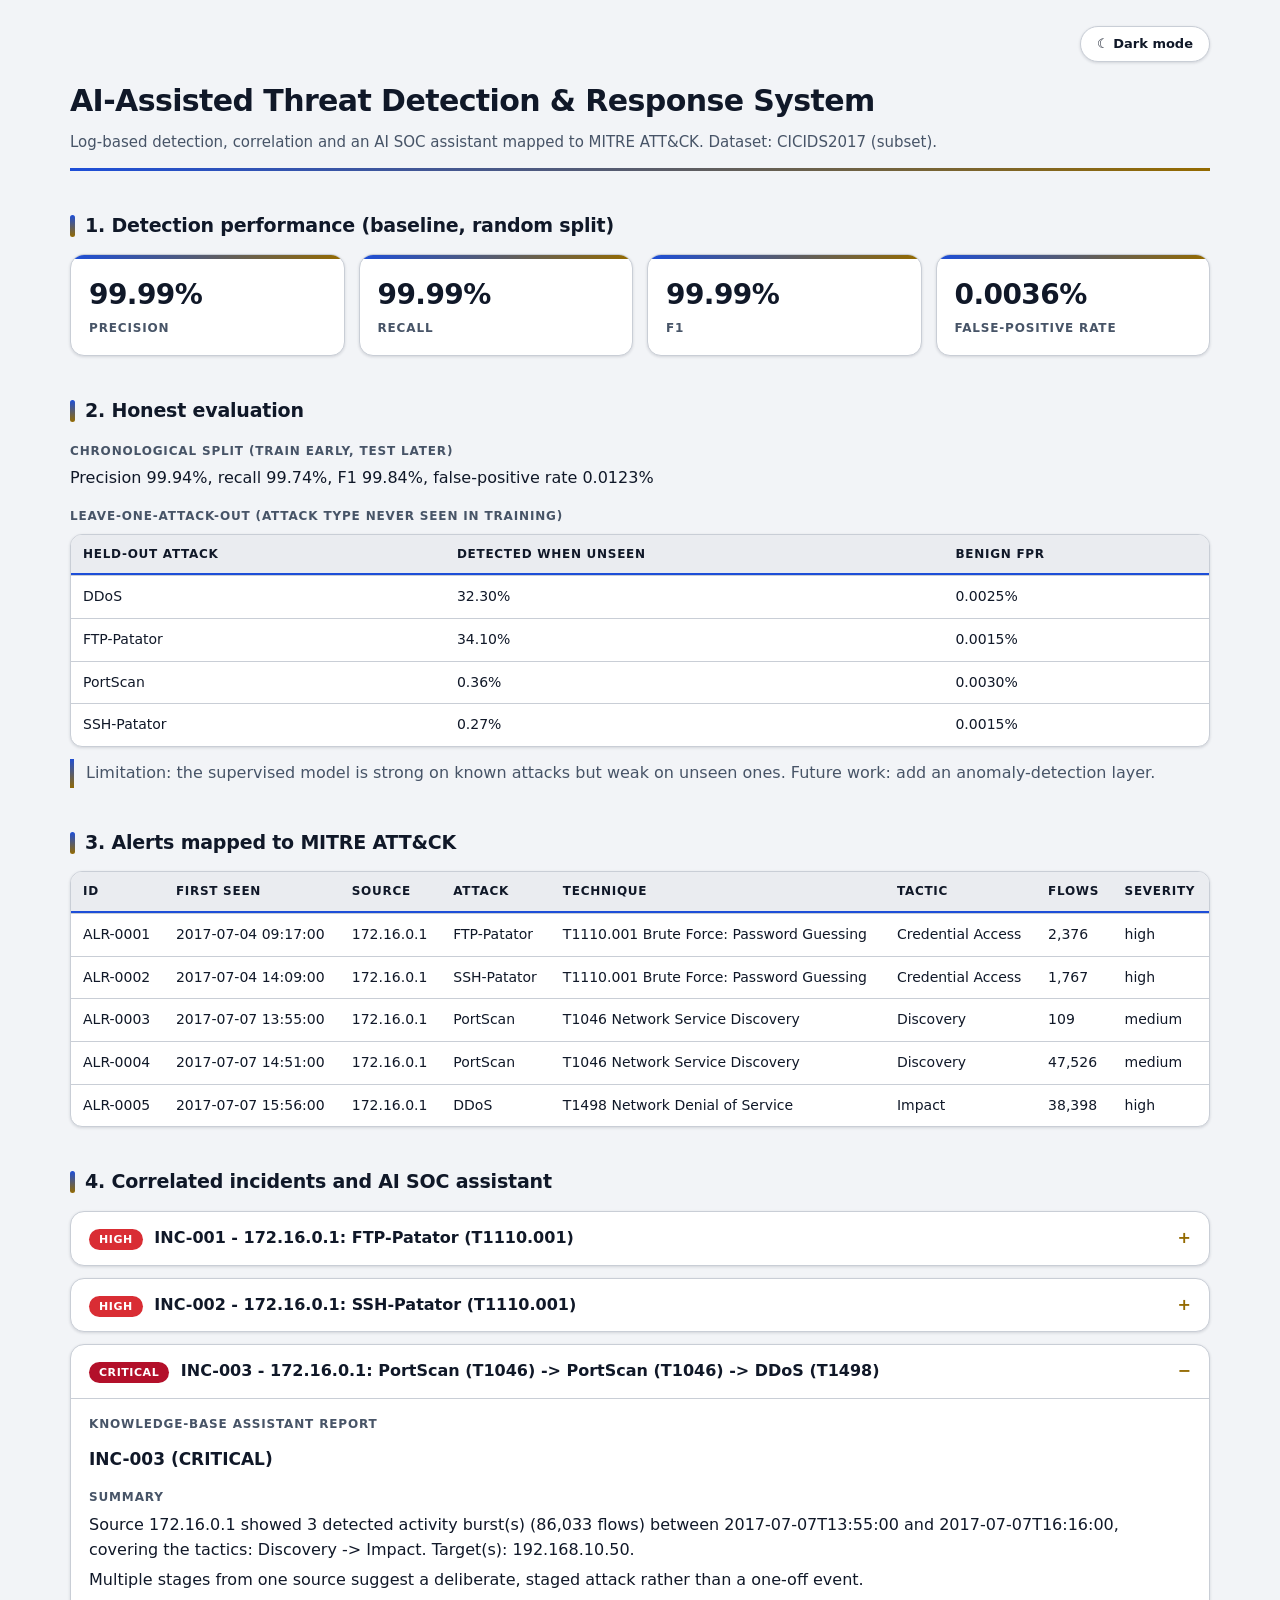
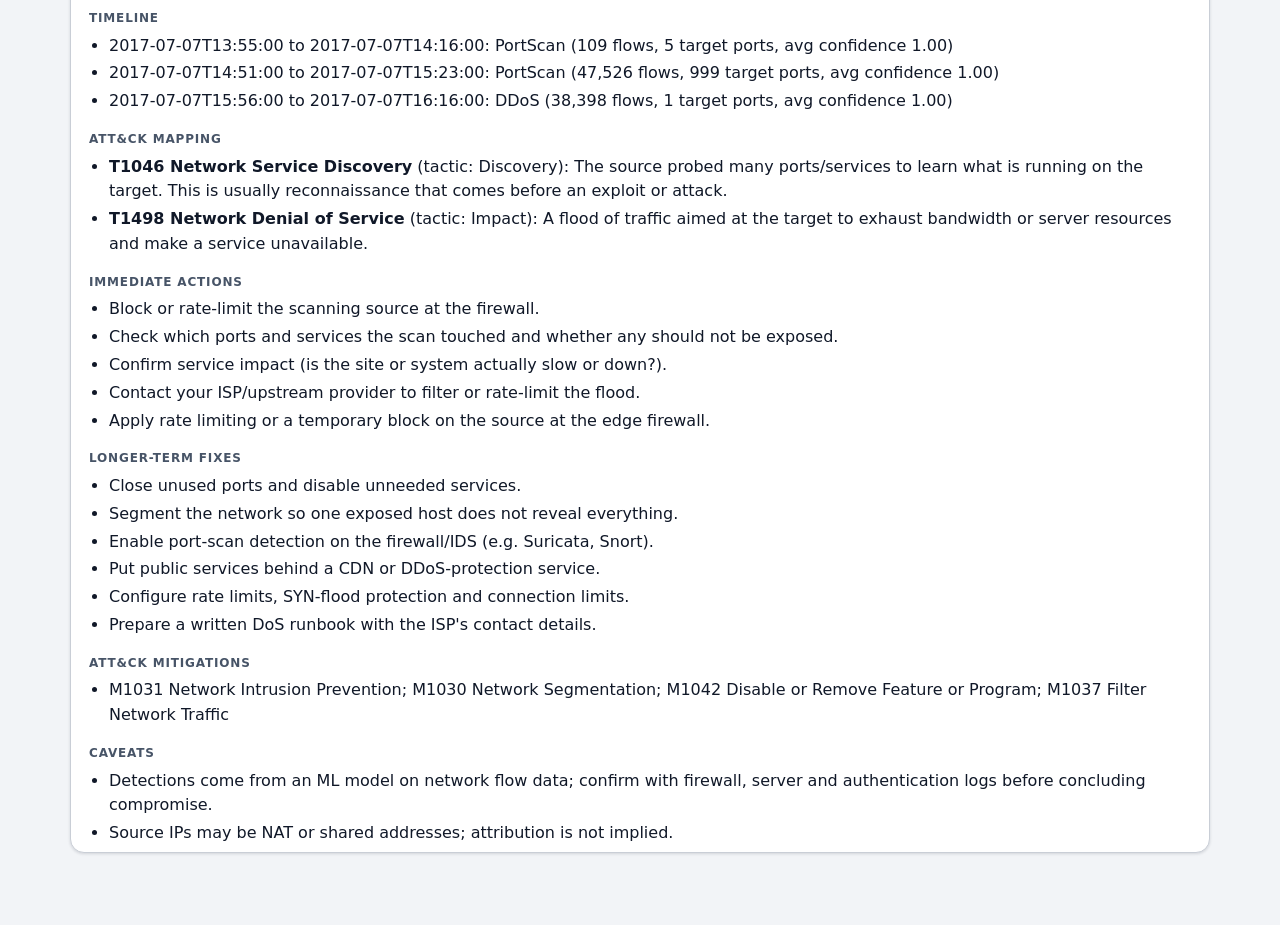
==== outputs/demo.html @ 8a90abcf "Initial commit" ====
<!doctype html><html lang="en" data-mode="dark"><head><meta charset="utf-8">
<meta name="viewport" content="width=device-width, initial-scale=1">
<title>AI-Assisted Threat Detection &amp; Response System</title>
<style>

[data-mode=dark]{--bg:#0d0f12;--surface:#15181d;--surface2:#1b1f26;--fg:#e8eaed;--muted:#9aa3b2;--border:#2a303a;--shadow:0 1px 2px rgba(0,0,0,.4);
  --blue:#5b9bff;--blue-soft:rgba(91,155,255,.16);--gold:#d9ad3f;--gold-soft:rgba(217,173,63,.16)}
[data-mode=light]{--bg:#f2f4f7;--surface:#ffffff;--surface2:#eaecf0;--fg:#101828;--muted:#475467;--border:#c9ced6;--shadow:0 1px 3px rgba(16,24,40,.14);
  --blue:#1d4ed8;--blue-soft:rgba(29,78,216,.10);--gold:#946a00;--gold-soft:rgba(148,106,0,.12)}
*{box-sizing:border-box}
body{font-family:Inter,system-ui,"Segoe UI",Roboto,Arial,sans-serif;max-width:1180px;margin:0 auto;padding:20px 20px 60px;
  background:var(--bg);color:var(--fg);line-height:1.55;transition:background .2s,color .2s}
.hero{padding-bottom:14px;border-bottom:3px solid;border-image:linear-gradient(90deg,var(--blue),var(--gold)) 1}
h1{margin:6px 0 0;font-size:30px;font-weight:700;letter-spacing:-.02em;color:var(--fg)}
.sub{color:var(--muted);margin:6px 0 0;font-size:15px}
h2{display:flex;align-items:center;gap:10px;margin:40px 0 14px;font-size:19px;font-weight:650;letter-spacing:-.01em}
h2::before{content:"";width:5px;height:22px;border-radius:3px;background:linear-gradient(180deg,var(--blue),var(--gold))}
h3{font-size:17px;margin:12px 0 6px}
h4{margin:16px 0 6px;font-size:12px;font-weight:700;text-transform:uppercase;letter-spacing:.07em;color:var(--muted)}
p{margin:6px 0} ul{margin:6px 0;padding-left:20px} li{margin:3px 0}
.topbar{display:flex;justify-content:flex-end;padding:6px 0 10px}
.topbar button{background:var(--surface);color:var(--fg);border:1px solid var(--border);border-radius:999px;padding:7px 16px;
  cursor:pointer;font:inherit;font-size:13px;font-weight:600;box-shadow:var(--shadow)}
.topbar button:hover{border-color:var(--blue)}
.cards{display:grid;grid-template-columns:repeat(auto-fit,minmax(180px,1fr));gap:14px}
.card{background:var(--surface);border:1px solid var(--border);position:relative;overflow:hidden;border-radius:14px;
  padding:18px;color:var(--muted);font-size:12px;font-weight:600;text-transform:uppercase;letter-spacing:.07em;box-shadow:var(--shadow)}
.card::before{content:"";position:absolute;left:0;right:0;top:0;height:4px;background:linear-gradient(90deg,var(--blue),var(--gold))}
.card b{display:block;font-size:28px;letter-spacing:-.02em;text-transform:none;color:var(--fg);margin-bottom:2px}
table{width:100%;border-collapse:separate;border-spacing:0;font-size:14px;margin:8px 0;background:var(--surface);
  border:1px solid var(--border);border-radius:12px;overflow:hidden;box-shadow:var(--shadow)}
th{background:var(--surface2);color:var(--fg);font-size:12px;text-transform:uppercase;letter-spacing:.06em;font-weight:700;text-align:left;padding:10px 12px;border-bottom:2px solid var(--blue)}
td{padding:10px 12px;border-top:1px solid var(--border)}
tr:hover td{background:var(--surface2)}
.note{color:var(--muted);border-left:4px solid;border-image:linear-gradient(180deg,var(--blue),var(--gold)) 1;padding:2px 0 2px 12px;margin:12px 0}
details{background:var(--surface);border:1px solid var(--border);border-radius:14px;margin:12px 0;box-shadow:var(--shadow);overflow:hidden}
details[open]>summary{border-bottom:1px solid var(--border)}
details>:not(summary){margin-left:18px;margin-right:18px}
summary{cursor:pointer;font-weight:650;padding:14px 18px;list-style:none}
summary::-webkit-details-marker{display:none}
summary::after{content:"+";float:right;color:var(--gold);font-weight:700} details[open]>summary::after{content:"\2212"}
.sev{display:inline-block;padding:2px 10px;border-radius:999px;color:#fff;font-size:11px;font-weight:700;letter-spacing:.05em;margin-right:6px}
.sev.critical{background:#b3102a}.sev.high{background:#d92d34}.sev.medium{background:#b87700}.sev.low{background:#1f7a3a}
@media print{.topbar{display:none}}

</style></head><body>
<div class="topbar"><button id="btnMode">Mode</button></div>
<div class="hero"><h1>AI-Assisted Threat Detection &amp; Response System</h1>
<p class="sub">Log-based detection, correlation and an AI SOC assistant mapped to MITRE ATT&amp;CK. Dataset: CICIDS2017 (subset).</p></div>
<h2>1. Detection performance (baseline, random split)</h2><div class='cards'><div class='card'><b>99.99%</b>precision</div><div class='card'><b>99.99%</b>recall</div><div class='card'><b>99.99%</b>F1</div><div class='card'><b>0.0036%</b>false-positive rate</div></div><h2>2. Honest evaluation</h2><h4>Chronological split (train early, test later)</h4><p>Precision 99.94%, recall 99.74%, F1 99.84%, false-positive rate 0.0123%</p><h4>Leave-one-attack-out (attack type never seen in training)</h4><table><tr><th>Held-out attack</th><th>Detected when unseen</th><th>Benign FPR</th></tr><tr><td>DDoS</td><td>32.30%</td><td>0.0025%</td></tr><tr><td>FTP-Patator</td><td>34.10%</td><td>0.0015%</td></tr><tr><td>PortScan</td><td>0.36%</td><td>0.0030%</td></tr><tr><td>SSH-Patator</td><td>0.27%</td><td>0.0015%</td></tr></table><p class='note'>Limitation: the supervised model is strong on known attacks but weak on unseen ones. Future work: add an anomaly-detection layer.</p><h2>3. Alerts mapped to MITRE ATT&amp;CK</h2><table><tr><th>ID</th><th>First seen</th><th>Source</th><th>Attack</th><th>Technique</th><th>Tactic</th><th>Flows</th><th>Severity</th></tr><tr><td>ALR-0001</td><td>2017-07-04 09:17:00</td><td>172.16.0.1</td><td>FTP-Patator</td><td>T1110.001 Brute Force: Password Guessing</td><td>Credential Access</td><td>2,376</td><td>high</td></tr><tr><td>ALR-0002</td><td>2017-07-04 14:09:00</td><td>172.16.0.1</td><td>SSH-Patator</td><td>T1110.001 Brute Force: Password Guessing</td><td>Credential Access</td><td>1,767</td><td>high</td></tr><tr><td>ALR-0003</td><td>2017-07-07 13:55:00</td><td>172.16.0.1</td><td>PortScan</td><td>T1046 Network Service Discovery</td><td>Discovery</td><td>109</td><td>medium</td></tr><tr><td>ALR-0004</td><td>2017-07-07 14:51:00</td><td>172.16.0.1</td><td>PortScan</td><td>T1046 Network Service Discovery</td><td>Discovery</td><td>47,526</td><td>medium</td></tr><tr><td>ALR-0005</td><td>2017-07-07 15:56:00</td><td>172.16.0.1</td><td>DDoS</td><td>T1498 Network Denial of Service</td><td>Impact</td><td>38,398</td><td>high</td></tr></table><h2>4. Correlated incidents and AI SOC assistant</h2><details ><summary><span class='sev high'>HIGH</span> INC-001 - 172.16.0.1: FTP-Patator (T1110.001)</summary><h4>Knowledge-base assistant report</h4><h3>INC-001  (HIGH)</h3>
<h4>Summary</h4>
<p>Source 172.16.0.1 showed 1 detected activity burst(s) (2,376 flows) between 2017-07-04T09:17:00 and 2017-07-04T10:20:00, covering the tactics: Credential Access. Target(s): 192.168.10.50.</p>
<h4>Timeline</h4>
<ul>
<li>2017-07-04T09:17:00 to 2017-07-04T10:20:00: FTP-Patator (2,376 flows, 1 target ports, avg confidence 1.00)</li>
</ul>
<h4>ATT&amp;CK mapping</h4>
<ul>
<li><b>T1110.001 Brute Force: Password Guessing</b> (tactic: Credential Access): Many login attempts against a service (here FTP or SSH) to guess valid credentials. If one succeeds, the attacker gains access to the system.</li>
</ul>
<h4>Immediate actions</h4>
<ul>
<li>Block the source and check authentication logs for any SUCCESSFUL login from it.</li>
<li>If a login succeeded, treat the account as compromised: reset the password, end sessions, and review what the account did.</li>
</ul>
<h4>Longer-term fixes</h4>
<ul>
<li>Enforce strong passwords and account lockout / fail2ban.</li>
<li>Use SSH keys and multi-factor authentication; avoid plain FTP (use SFTP).</li>
<li>Do not expose SSH/FTP to the internet unless necessary; restrict by IP or VPN.</li>
</ul>
<h4>ATT&amp;CK mitigations</h4>
<ul>
<li>M1036 Account Use Policies; M1032 Multi-factor Authentication; M1027 Password Policies; M1018 User Account Management</li>
</ul>
<h4>Caveats</h4>
<ul>
<li>Detections come from an ML model on network flow data; confirm with firewall, server and authentication logs before concluding compromise.</li>
<li>Source IPs may be NAT or shared addresses; attribution is not implied.</li>
</ul></details><details ><summary><span class='sev high'>HIGH</span> INC-002 - 172.16.0.1: SSH-Patator (T1110.001)</summary><h4>Knowledge-base assistant report</h4><h3>INC-002  (HIGH)</h3>
<h4>Summary</h4>
<p>Source 172.16.0.1 showed 1 detected activity burst(s) (1,767 flows) between 2017-07-04T14:09:00 and 2017-07-04T15:11:00, covering the tactics: Credential Access. Target(s): 192.168.10.50.</p>
<h4>Timeline</h4>
<ul>
<li>2017-07-04T14:09:00 to 2017-07-04T15:11:00: SSH-Patator (1,767 flows, 1 target ports, avg confidence 1.00)</li>
</ul>
<h4>ATT&amp;CK mapping</h4>
<ul>
<li><b>T1110.001 Brute Force: Password Guessing</b> (tactic: Credential Access): Many login attempts against a service (here FTP or SSH) to guess valid credentials. If one succeeds, the attacker gains access to the system.</li>
</ul>
<h4>Immediate actions</h4>
<ul>
<li>Block the source and check authentication logs for any SUCCESSFUL login from it.</li>
<li>If a login succeeded, treat the account as compromised: reset the password, end sessions, and review what the account did.</li>
</ul>
<h4>Longer-term fixes</h4>
<ul>
<li>Enforce strong passwords and account lockout / fail2ban.</li>
<li>Use SSH keys and multi-factor authentication; avoid plain FTP (use SFTP).</li>
<li>Do not expose SSH/FTP to the internet unless necessary; restrict by IP or VPN.</li>
</ul>
<h4>ATT&amp;CK mitigations</h4>
<ul>
<li>M1036 Account Use Policies; M1032 Multi-factor Authentication; M1027 Password Policies; M1018 User Account Management</li>
</ul>
<h4>Caveats</h4>
<ul>
<li>Detections come from an ML model on network flow data; confirm with firewall, server and authentication logs before concluding compromise.</li>
<li>Source IPs may be NAT or shared addresses; attribution is not implied.</li>
</ul></details><details open><summary><span class='sev critical'>CRITICAL</span> INC-003 - 172.16.0.1: PortScan (T1046) -&gt; PortScan (T1046) -&gt; DDoS (T1498)</summary><h4>Knowledge-base assistant report</h4><h3>INC-003  (CRITICAL)</h3>
<h4>Summary</h4>
<p>Source 172.16.0.1 showed 3 detected activity burst(s) (86,033 flows) between 2017-07-07T13:55:00 and 2017-07-07T16:16:00, covering the tactics: Discovery -&gt; Impact. Target(s): 192.168.10.50.</p>
<p>Multiple stages from one source suggest a deliberate, staged attack rather than a one-off event.</p>
<h4>Timeline</h4>
<ul>
<li>2017-07-07T13:55:00 to 2017-07-07T14:16:00: PortScan (109 flows, 5 target ports, avg confidence 1.00)</li>
<li>2017-07-07T14:51:00 to 2017-07-07T15:23:00: PortScan (47,526 flows, 999 target ports, avg confidence 1.00)</li>
<li>2017-07-07T15:56:00 to 2017-07-07T16:16:00: DDoS (38,398 flows, 1 target ports, avg confidence 1.00)</li>
</ul>
<h4>ATT&amp;CK mapping</h4>
<ul>
<li><b>T1046 Network Service Discovery</b> (tactic: Discovery): The source probed many ports/services to learn what is running on the target. This is usually reconnaissance that comes before an exploit or attack.</li>
<li><b>T1498 Network Denial of Service</b> (tactic: Impact): A flood of traffic aimed at the target to exhaust bandwidth or server resources and make a service unavailable.</li>
</ul>
<h4>Immediate actions</h4>
<ul>
<li>Block or rate-limit the scanning source at the firewall.</li>
<li>Check which ports and services the scan touched and whether any should not be exposed.</li>
<li>Confirm service impact (is the site or system actually slow or down?).</li>
<li>Contact your ISP/upstream provider to filter or rate-limit the flood.</li>
<li>Apply rate limiting or a temporary block on the source at the edge firewall.</li>
</ul>
<h4>Longer-term fixes</h4>
<ul>
<li>Close unused ports and disable unneeded services.</li>
<li>Segment the network so one exposed host does not reveal everything.</li>
<li>Enable port-scan detection on the firewall/IDS (e.g. Suricata, Snort).</li>
<li>Put public services behind a CDN or DDoS-protection service.</li>
<li>Configure rate limits, SYN-flood protection and connection limits.</li>
<li>Prepare a written DoS runbook with the ISP&#x27;s contact details.</li>
</ul>
<h4>ATT&amp;CK mitigations</h4>
<ul>
<li>M1031 Network Intrusion Prevention; M1030 Network Segmentation; M1042 Disable or Remove Feature or Program; M1037 Filter Network Traffic</li>
</ul>
<h4>Caveats</h4>
<ul>
<li>Detections come from an ML model on network flow data; confirm with firewall, server and authentication logs before concluding compromise.</li>
<li>Source IPs may be NAT or shared addresses; attribution is not implied.</li>
</ul></details>
<script>
(function(){
  var root=document.documentElement;
  var mode=(window.matchMedia&&window.matchMedia('(prefers-color-scheme: light)').matches)?'light':'dark';
  try{mode=localStorage.getItem('tdMode')||mode;}catch(e){}
  function apply(){
    root.setAttribute('data-mode',mode);
    document.getElementById('btnMode').textContent=mode==='dark'?'☀ Light mode':'☾ Dark mode';
    try{localStorage.setItem('tdMode',mode);}catch(e){}
  }
  document.getElementById('btnMode').onclick=function(){mode=(mode==='dark')?'light':'dark';apply();};
  apply();
})();
</script>
</body></html>
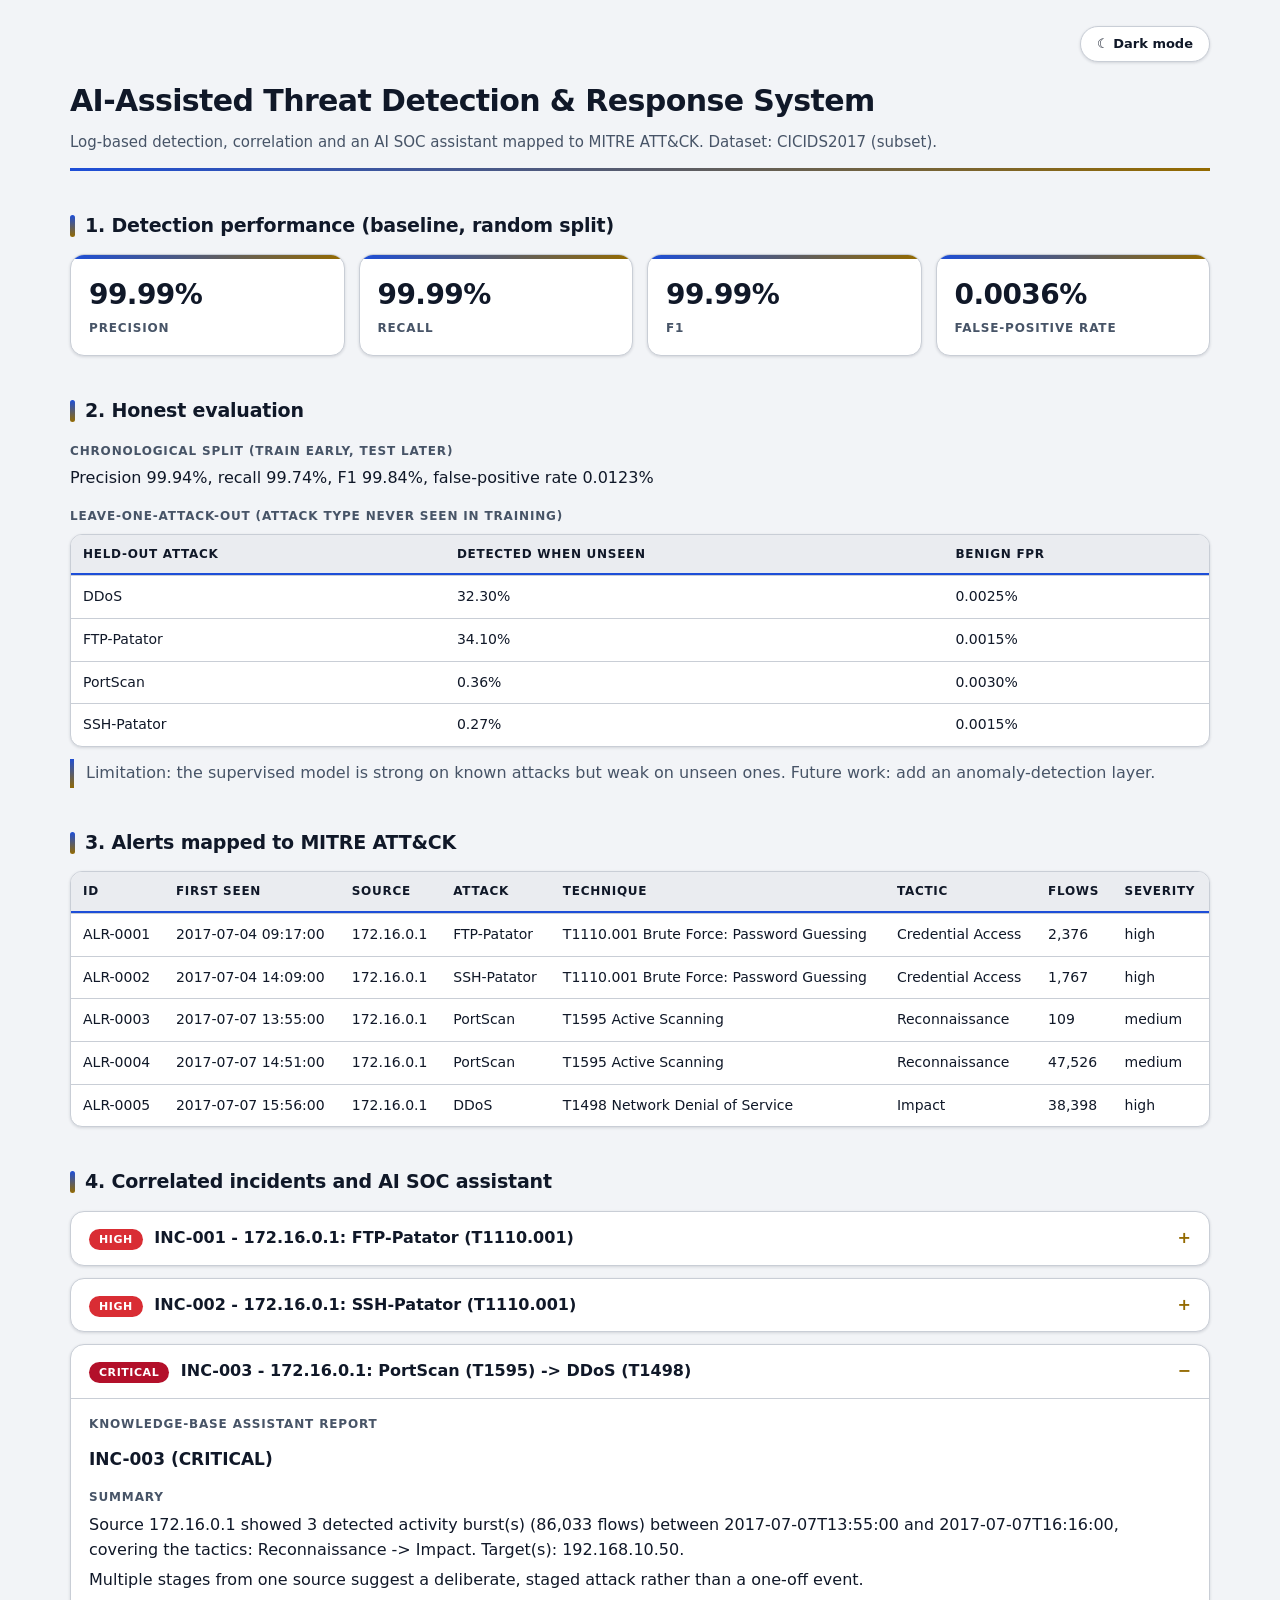
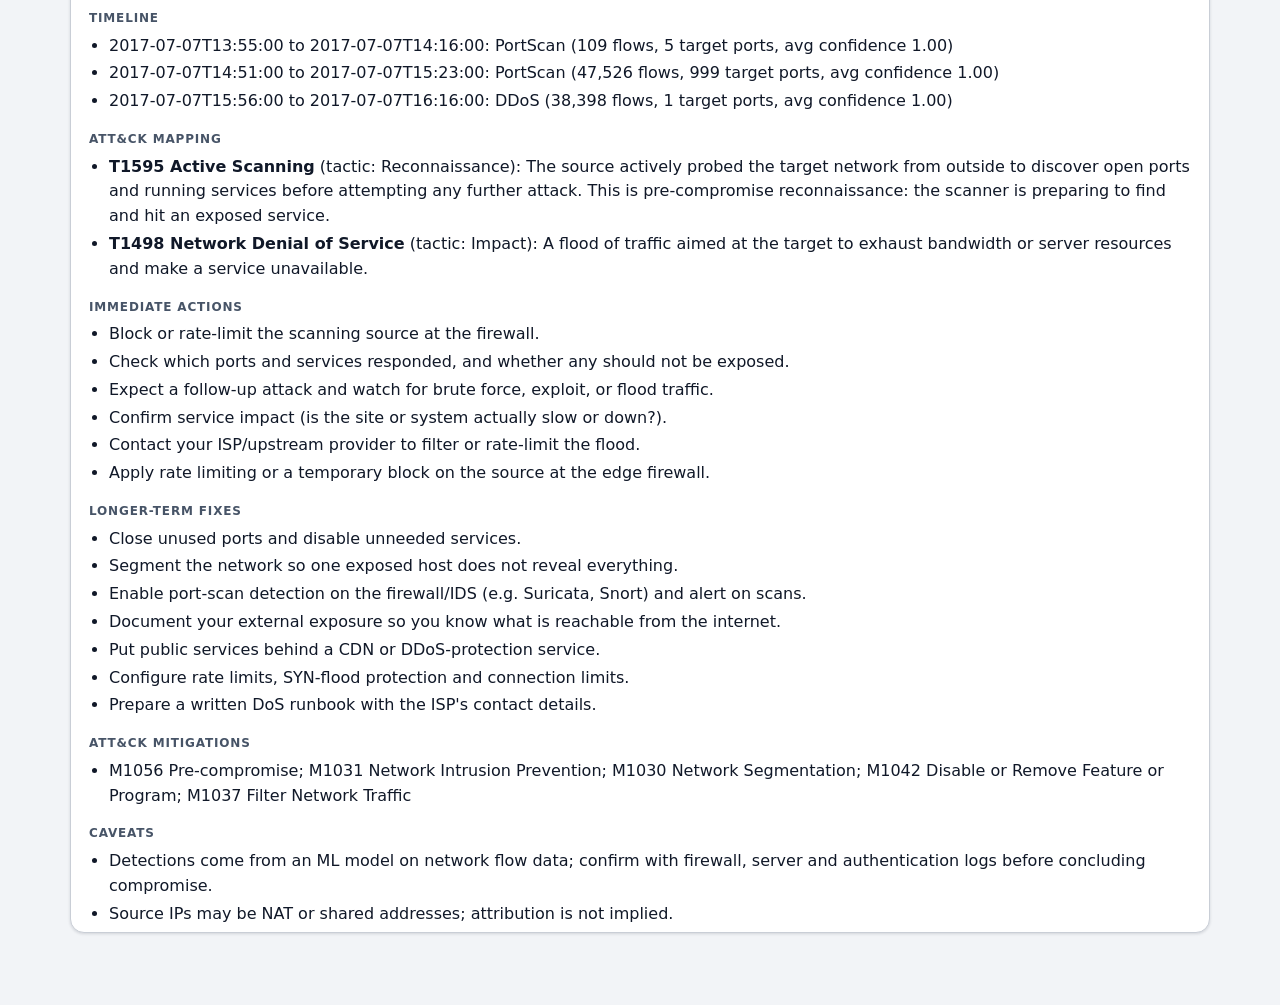
==== commit bf87dfd6: "PortScan mapping T1046->T1595 (Active Scanning/Recon); writeups for Kilo; .gitignore" ====
--- a/outputs/demo.html
+++ b/outputs/demo.html
@@ -1,165 +1,167 @@
-<!doctype html><html lang="en" data-mode="dark"><head><meta charset="utf-8">
-<meta name="viewport" content="width=device-width, initial-scale=1">
-<title>AI-Assisted Threat Detection &amp; Response System</title>
-<style>
-
-[data-mode=dark]{--bg:#0d0f12;--surface:#15181d;--surface2:#1b1f26;--fg:#e8eaed;--muted:#9aa3b2;--border:#2a303a;--shadow:0 1px 2px rgba(0,0,0,.4);
-  --blue:#5b9bff;--blue-soft:rgba(91,155,255,.16);--gold:#d9ad3f;--gold-soft:rgba(217,173,63,.16)}
-[data-mode=light]{--bg:#f2f4f7;--surface:#ffffff;--surface2:#eaecf0;--fg:#101828;--muted:#475467;--border:#c9ced6;--shadow:0 1px 3px rgba(16,24,40,.14);
-  --blue:#1d4ed8;--blue-soft:rgba(29,78,216,.10);--gold:#946a00;--gold-soft:rgba(148,106,0,.12)}
-*{box-sizing:border-box}
-body{font-family:Inter,system-ui,"Segoe UI",Roboto,Arial,sans-serif;max-width:1180px;margin:0 auto;padding:20px 20px 60px;
-  background:var(--bg);color:var(--fg);line-height:1.55;transition:background .2s,color .2s}
-.hero{padding-bottom:14px;border-bottom:3px solid;border-image:linear-gradient(90deg,var(--blue),var(--gold)) 1}
-h1{margin:6px 0 0;font-size:30px;font-weight:700;letter-spacing:-.02em;color:var(--fg)}
-.sub{color:var(--muted);margin:6px 0 0;font-size:15px}
-h2{display:flex;align-items:center;gap:10px;margin:40px 0 14px;font-size:19px;font-weight:650;letter-spacing:-.01em}
-h2::before{content:"";width:5px;height:22px;border-radius:3px;background:linear-gradient(180deg,var(--blue),var(--gold))}
-h3{font-size:17px;margin:12px 0 6px}
-h4{margin:16px 0 6px;font-size:12px;font-weight:700;text-transform:uppercase;letter-spacing:.07em;color:var(--muted)}
-p{margin:6px 0} ul{margin:6px 0;padding-left:20px} li{margin:3px 0}
-.topbar{display:flex;justify-content:flex-end;padding:6px 0 10px}
-.topbar button{background:var(--surface);color:var(--fg);border:1px solid var(--border);border-radius:999px;padding:7px 16px;
-  cursor:pointer;font:inherit;font-size:13px;font-weight:600;box-shadow:var(--shadow)}
-.topbar button:hover{border-color:var(--blue)}
-.cards{display:grid;grid-template-columns:repeat(auto-fit,minmax(180px,1fr));gap:14px}
-.card{background:var(--surface);border:1px solid var(--border);position:relative;overflow:hidden;border-radius:14px;
-  padding:18px;color:var(--muted);font-size:12px;font-weight:600;text-transform:uppercase;letter-spacing:.07em;box-shadow:var(--shadow)}
-.card::before{content:"";position:absolute;left:0;right:0;top:0;height:4px;background:linear-gradient(90deg,var(--blue),var(--gold))}
-.card b{display:block;font-size:28px;letter-spacing:-.02em;text-transform:none;color:var(--fg);margin-bottom:2px}
-table{width:100%;border-collapse:separate;border-spacing:0;font-size:14px;margin:8px 0;background:var(--surface);
-  border:1px solid var(--border);border-radius:12px;overflow:hidden;box-shadow:var(--shadow)}
-th{background:var(--surface2);color:var(--fg);font-size:12px;text-transform:uppercase;letter-spacing:.06em;font-weight:700;text-align:left;padding:10px 12px;border-bottom:2px solid var(--blue)}
-td{padding:10px 12px;border-top:1px solid var(--border)}
-tr:hover td{background:var(--surface2)}
-.note{color:var(--muted);border-left:4px solid;border-image:linear-gradient(180deg,var(--blue),var(--gold)) 1;padding:2px 0 2px 12px;margin:12px 0}
-details{background:var(--surface);border:1px solid var(--border);border-radius:14px;margin:12px 0;box-shadow:var(--shadow);overflow:hidden}
-details[open]>summary{border-bottom:1px solid var(--border)}
-details>:not(summary){margin-left:18px;margin-right:18px}
-summary{cursor:pointer;font-weight:650;padding:14px 18px;list-style:none}
-summary::-webkit-details-marker{display:none}
-summary::after{content:"+";float:right;color:var(--gold);font-weight:700} details[open]>summary::after{content:"\2212"}
-.sev{display:inline-block;padding:2px 10px;border-radius:999px;color:#fff;font-size:11px;font-weight:700;letter-spacing:.05em;margin-right:6px}
-.sev.critical{background:#b3102a}.sev.high{background:#d92d34}.sev.medium{background:#b87700}.sev.low{background:#1f7a3a}
-@media print{.topbar{display:none}}
-
-</style></head><body>
-<div class="topbar"><button id="btnMode">Mode</button></div>
-<div class="hero"><h1>AI-Assisted Threat Detection &amp; Response System</h1>
-<p class="sub">Log-based detection, correlation and an AI SOC assistant mapped to MITRE ATT&amp;CK. Dataset: CICIDS2017 (subset).</p></div>
-<h2>1. Detection performance (baseline, random split)</h2><div class='cards'><div class='card'><b>99.99%</b>precision</div><div class='card'><b>99.99%</b>recall</div><div class='card'><b>99.99%</b>F1</div><div class='card'><b>0.0036%</b>false-positive rate</div></div><h2>2. Honest evaluation</h2><h4>Chronological split (train early, test later)</h4><p>Precision 99.94%, recall 99.74%, F1 99.84%, false-positive rate 0.0123%</p><h4>Leave-one-attack-out (attack type never seen in training)</h4><table><tr><th>Held-out attack</th><th>Detected when unseen</th><th>Benign FPR</th></tr><tr><td>DDoS</td><td>32.30%</td><td>0.0025%</td></tr><tr><td>FTP-Patator</td><td>34.10%</td><td>0.0015%</td></tr><tr><td>PortScan</td><td>0.36%</td><td>0.0030%</td></tr><tr><td>SSH-Patator</td><td>0.27%</td><td>0.0015%</td></tr></table><p class='note'>Limitation: the supervised model is strong on known attacks but weak on unseen ones. Future work: add an anomaly-detection layer.</p><h2>3. Alerts mapped to MITRE ATT&amp;CK</h2><table><tr><th>ID</th><th>First seen</th><th>Source</th><th>Attack</th><th>Technique</th><th>Tactic</th><th>Flows</th><th>Severity</th></tr><tr><td>ALR-0001</td><td>2017-07-04 09:17:00</td><td>172.16.0.1</td><td>FTP-Patator</td><td>T1110.001 Brute Force: Password Guessing</td><td>Credential Access</td><td>2,376</td><td>high</td></tr><tr><td>ALR-0002</td><td>2017-07-04 14:09:00</td><td>172.16.0.1</td><td>SSH-Patator</td><td>T1110.001 Brute Force: Password Guessing</td><td>Credential Access</td><td>1,767</td><td>high</td></tr><tr><td>ALR-0003</td><td>2017-07-07 13:55:00</td><td>172.16.0.1</td><td>PortScan</td><td>T1046 Network Service Discovery</td><td>Discovery</td><td>109</td><td>medium</td></tr><tr><td>ALR-0004</td><td>2017-07-07 14:51:00</td><td>172.16.0.1</td><td>PortScan</td><td>T1046 Network Service Discovery</td><td>Discovery</td><td>47,526</td><td>medium</td></tr><tr><td>ALR-0005</td><td>2017-07-07 15:56:00</td><td>172.16.0.1</td><td>DDoS</td><td>T1498 Network Denial of Service</td><td>Impact</td><td>38,398</td><td>high</td></tr></table><h2>4. Correlated incidents and AI SOC assistant</h2><details ><summary><span class='sev high'>HIGH</span> INC-001 - 172.16.0.1: FTP-Patator (T1110.001)</summary><h4>Knowledge-base assistant report</h4><h3>INC-001  (HIGH)</h3>
-<h4>Summary</h4>
-<p>Source 172.16.0.1 showed 1 detected activity burst(s) (2,376 flows) between 2017-07-04T09:17:00 and 2017-07-04T10:20:00, covering the tactics: Credential Access. Target(s): 192.168.10.50.</p>
-<h4>Timeline</h4>
-<ul>
-<li>2017-07-04T09:17:00 to 2017-07-04T10:20:00: FTP-Patator (2,376 flows, 1 target ports, avg confidence 1.00)</li>
-</ul>
-<h4>ATT&amp;CK mapping</h4>
-<ul>
-<li><b>T1110.001 Brute Force: Password Guessing</b> (tactic: Credential Access): Many login attempts against a service (here FTP or SSH) to guess valid credentials. If one succeeds, the attacker gains access to the system.</li>
-</ul>
-<h4>Immediate actions</h4>
-<ul>
-<li>Block the source and check authentication logs for any SUCCESSFUL login from it.</li>
-<li>If a login succeeded, treat the account as compromised: reset the password, end sessions, and review what the account did.</li>
-</ul>
-<h4>Longer-term fixes</h4>
-<ul>
-<li>Enforce strong passwords and account lockout / fail2ban.</li>
-<li>Use SSH keys and multi-factor authentication; avoid plain FTP (use SFTP).</li>
-<li>Do not expose SSH/FTP to the internet unless necessary; restrict by IP or VPN.</li>
-</ul>
-<h4>ATT&amp;CK mitigations</h4>
-<ul>
-<li>M1036 Account Use Policies; M1032 Multi-factor Authentication; M1027 Password Policies; M1018 User Account Management</li>
-</ul>
-<h4>Caveats</h4>
-<ul>
-<li>Detections come from an ML model on network flow data; confirm with firewall, server and authentication logs before concluding compromise.</li>
-<li>Source IPs may be NAT or shared addresses; attribution is not implied.</li>
-</ul></details><details ><summary><span class='sev high'>HIGH</span> INC-002 - 172.16.0.1: SSH-Patator (T1110.001)</summary><h4>Knowledge-base assistant report</h4><h3>INC-002  (HIGH)</h3>
-<h4>Summary</h4>
-<p>Source 172.16.0.1 showed 1 detected activity burst(s) (1,767 flows) between 2017-07-04T14:09:00 and 2017-07-04T15:11:00, covering the tactics: Credential Access. Target(s): 192.168.10.50.</p>
-<h4>Timeline</h4>
-<ul>
-<li>2017-07-04T14:09:00 to 2017-07-04T15:11:00: SSH-Patator (1,767 flows, 1 target ports, avg confidence 1.00)</li>
-</ul>
-<h4>ATT&amp;CK mapping</h4>
-<ul>
-<li><b>T1110.001 Brute Force: Password Guessing</b> (tactic: Credential Access): Many login attempts against a service (here FTP or SSH) to guess valid credentials. If one succeeds, the attacker gains access to the system.</li>
-</ul>
-<h4>Immediate actions</h4>
-<ul>
-<li>Block the source and check authentication logs for any SUCCESSFUL login from it.</li>
-<li>If a login succeeded, treat the account as compromised: reset the password, end sessions, and review what the account did.</li>
-</ul>
-<h4>Longer-term fixes</h4>
-<ul>
-<li>Enforce strong passwords and account lockout / fail2ban.</li>
-<li>Use SSH keys and multi-factor authentication; avoid plain FTP (use SFTP).</li>
-<li>Do not expose SSH/FTP to the internet unless necessary; restrict by IP or VPN.</li>
-</ul>
-<h4>ATT&amp;CK mitigations</h4>
-<ul>
-<li>M1036 Account Use Policies; M1032 Multi-factor Authentication; M1027 Password Policies; M1018 User Account Management</li>
-</ul>
-<h4>Caveats</h4>
-<ul>
-<li>Detections come from an ML model on network flow data; confirm with firewall, server and authentication logs before concluding compromise.</li>
-<li>Source IPs may be NAT or shared addresses; attribution is not implied.</li>
-</ul></details><details open><summary><span class='sev critical'>CRITICAL</span> INC-003 - 172.16.0.1: PortScan (T1046) -&gt; PortScan (T1046) -&gt; DDoS (T1498)</summary><h4>Knowledge-base assistant report</h4><h3>INC-003  (CRITICAL)</h3>
-<h4>Summary</h4>
-<p>Source 172.16.0.1 showed 3 detected activity burst(s) (86,033 flows) between 2017-07-07T13:55:00 and 2017-07-07T16:16:00, covering the tactics: Discovery -&gt; Impact. Target(s): 192.168.10.50.</p>
-<p>Multiple stages from one source suggest a deliberate, staged attack rather than a one-off event.</p>
-<h4>Timeline</h4>
-<ul>
-<li>2017-07-07T13:55:00 to 2017-07-07T14:16:00: PortScan (109 flows, 5 target ports, avg confidence 1.00)</li>
-<li>2017-07-07T14:51:00 to 2017-07-07T15:23:00: PortScan (47,526 flows, 999 target ports, avg confidence 1.00)</li>
-<li>2017-07-07T15:56:00 to 2017-07-07T16:16:00: DDoS (38,398 flows, 1 target ports, avg confidence 1.00)</li>
-</ul>
-<h4>ATT&amp;CK mapping</h4>
-<ul>
-<li><b>T1046 Network Service Discovery</b> (tactic: Discovery): The source probed many ports/services to learn what is running on the target. This is usually reconnaissance that comes before an exploit or attack.</li>
-<li><b>T1498 Network Denial of Service</b> (tactic: Impact): A flood of traffic aimed at the target to exhaust bandwidth or server resources and make a service unavailable.</li>
-</ul>
-<h4>Immediate actions</h4>
-<ul>
-<li>Block or rate-limit the scanning source at the firewall.</li>
-<li>Check which ports and services the scan touched and whether any should not be exposed.</li>
-<li>Confirm service impact (is the site or system actually slow or down?).</li>
-<li>Contact your ISP/upstream provider to filter or rate-limit the flood.</li>
-<li>Apply rate limiting or a temporary block on the source at the edge firewall.</li>
-</ul>
-<h4>Longer-term fixes</h4>
-<ul>
-<li>Close unused ports and disable unneeded services.</li>
-<li>Segment the network so one exposed host does not reveal everything.</li>
-<li>Enable port-scan detection on the firewall/IDS (e.g. Suricata, Snort).</li>
-<li>Put public services behind a CDN or DDoS-protection service.</li>
-<li>Configure rate limits, SYN-flood protection and connection limits.</li>
-<li>Prepare a written DoS runbook with the ISP&#x27;s contact details.</li>
-</ul>
-<h4>ATT&amp;CK mitigations</h4>
-<ul>
-<li>M1031 Network Intrusion Prevention; M1030 Network Segmentation; M1042 Disable or Remove Feature or Program; M1037 Filter Network Traffic</li>
-</ul>
-<h4>Caveats</h4>
-<ul>
-<li>Detections come from an ML model on network flow data; confirm with firewall, server and authentication logs before concluding compromise.</li>
-<li>Source IPs may be NAT or shared addresses; attribution is not implied.</li>
-</ul></details>
-<script>
-(function(){
-  var root=document.documentElement;
-  var mode=(window.matchMedia&&window.matchMedia('(prefers-color-scheme: light)').matches)?'light':'dark';
-  try{mode=localStorage.getItem('tdMode')||mode;}catch(e){}
-  function apply(){
-    root.setAttribute('data-mode',mode);
-    document.getElementById('btnMode').textContent=mode==='dark'?'☀ Light mode':'☾ Dark mode';
-    try{localStorage.setItem('tdMode',mode);}catch(e){}
-  }
-  document.getElementById('btnMode').onclick=function(){mode=(mode==='dark')?'light':'dark';apply();};
-  apply();
-})();
-</script>
+<!doctype html><html lang="en" data-mode="dark"><head><meta charset="utf-8">
+<meta name="viewport" content="width=device-width, initial-scale=1">
+<title>AI-Assisted Threat Detection &amp; Response System</title>
+<style>
+
+[data-mode=dark]{--bg:#0d0f12;--surface:#15181d;--surface2:#1b1f26;--fg:#e8eaed;--muted:#9aa3b2;--border:#2a303a;--shadow:0 1px 2px rgba(0,0,0,.4);
+  --blue:#5b9bff;--blue-soft:rgba(91,155,255,.16);--gold:#d9ad3f;--gold-soft:rgba(217,173,63,.16)}
+[data-mode=light]{--bg:#f2f4f7;--surface:#ffffff;--surface2:#eaecf0;--fg:#101828;--muted:#475467;--border:#c9ced6;--shadow:0 1px 3px rgba(16,24,40,.14);
+  --blue:#1d4ed8;--blue-soft:rgba(29,78,216,.10);--gold:#946a00;--gold-soft:rgba(148,106,0,.12)}
+*{box-sizing:border-box}
+body{font-family:Inter,system-ui,"Segoe UI",Roboto,Arial,sans-serif;max-width:1180px;margin:0 auto;padding:20px 20px 60px;
+  background:var(--bg);color:var(--fg);line-height:1.55;transition:background .2s,color .2s}
+.hero{padding-bottom:14px;border-bottom:3px solid;border-image:linear-gradient(90deg,var(--blue),var(--gold)) 1}
+h1{margin:6px 0 0;font-size:30px;font-weight:700;letter-spacing:-.02em;color:var(--fg)}
+.sub{color:var(--muted);margin:6px 0 0;font-size:15px}
+h2{display:flex;align-items:center;gap:10px;margin:40px 0 14px;font-size:19px;font-weight:650;letter-spacing:-.01em}
+h2::before{content:"";width:5px;height:22px;border-radius:3px;background:linear-gradient(180deg,var(--blue),var(--gold))}
+h3{font-size:17px;margin:12px 0 6px}
+h4{margin:16px 0 6px;font-size:12px;font-weight:700;text-transform:uppercase;letter-spacing:.07em;color:var(--muted)}
+p{margin:6px 0} ul{margin:6px 0;padding-left:20px} li{margin:3px 0}
+.topbar{display:flex;justify-content:flex-end;padding:6px 0 10px}
+.topbar button{background:var(--surface);color:var(--fg);border:1px solid var(--border);border-radius:999px;padding:7px 16px;
+  cursor:pointer;font:inherit;font-size:13px;font-weight:600;box-shadow:var(--shadow)}
+.topbar button:hover{border-color:var(--blue)}
+.cards{display:grid;grid-template-columns:repeat(auto-fit,minmax(180px,1fr));gap:14px}
+.card{background:var(--surface);border:1px solid var(--border);position:relative;overflow:hidden;border-radius:14px;
+  padding:18px;color:var(--muted);font-size:12px;font-weight:600;text-transform:uppercase;letter-spacing:.07em;box-shadow:var(--shadow)}
+.card::before{content:"";position:absolute;left:0;right:0;top:0;height:4px;background:linear-gradient(90deg,var(--blue),var(--gold))}
+.card b{display:block;font-size:28px;letter-spacing:-.02em;text-transform:none;color:var(--fg);margin-bottom:2px}
+table{width:100%;border-collapse:separate;border-spacing:0;font-size:14px;margin:8px 0;background:var(--surface);
+  border:1px solid var(--border);border-radius:12px;overflow:hidden;box-shadow:var(--shadow)}
+th{background:var(--surface2);color:var(--fg);font-size:12px;text-transform:uppercase;letter-spacing:.06em;font-weight:700;text-align:left;padding:10px 12px;border-bottom:2px solid var(--blue)}
+td{padding:10px 12px;border-top:1px solid var(--border)}
+tr:hover td{background:var(--surface2)}
+.note{color:var(--muted);border-left:4px solid;border-image:linear-gradient(180deg,var(--blue),var(--gold)) 1;padding:2px 0 2px 12px;margin:12px 0}
+details{background:var(--surface);border:1px solid var(--border);border-radius:14px;margin:12px 0;box-shadow:var(--shadow);overflow:hidden}
+details[open]>summary{border-bottom:1px solid var(--border)}
+details>:not(summary){margin-left:18px;margin-right:18px}
+summary{cursor:pointer;font-weight:650;padding:14px 18px;list-style:none}
+summary::-webkit-details-marker{display:none}
+summary::after{content:"+";float:right;color:var(--gold);font-weight:700} details[open]>summary::after{content:"\2212"}
+.sev{display:inline-block;padding:2px 10px;border-radius:999px;color:#fff;font-size:11px;font-weight:700;letter-spacing:.05em;margin-right:6px}
+.sev.critical{background:#b3102a}.sev.high{background:#d92d34}.sev.medium{background:#b87700}.sev.low{background:#1f7a3a}
+@media print{.topbar{display:none}}
+
+</style></head><body>
+<div class="topbar"><button id="btnMode">Mode</button></div>
+<div class="hero"><h1>AI-Assisted Threat Detection &amp; Response System</h1>
+<p class="sub">Log-based detection, correlation and an AI SOC assistant mapped to MITRE ATT&amp;CK. Dataset: CICIDS2017 (subset).</p></div>
+<h2>1. Detection performance (baseline, random split)</h2><div class='cards'><div class='card'><b>99.99%</b>precision</div><div class='card'><b>99.99%</b>recall</div><div class='card'><b>99.99%</b>F1</div><div class='card'><b>0.0036%</b>false-positive rate</div></div><h2>2. Honest evaluation</h2><h4>Chronological split (train early, test later)</h4><p>Precision 99.94%, recall 99.74%, F1 99.84%, false-positive rate 0.0123%</p><h4>Leave-one-attack-out (attack type never seen in training)</h4><table><tr><th>Held-out attack</th><th>Detected when unseen</th><th>Benign FPR</th></tr><tr><td>DDoS</td><td>32.30%</td><td>0.0025%</td></tr><tr><td>FTP-Patator</td><td>34.10%</td><td>0.0015%</td></tr><tr><td>PortScan</td><td>0.36%</td><td>0.0030%</td></tr><tr><td>SSH-Patator</td><td>0.27%</td><td>0.0015%</td></tr></table><p class='note'>Limitation: the supervised model is strong on known attacks but weak on unseen ones. Future work: add an anomaly-detection layer.</p><h2>3. Alerts mapped to MITRE ATT&amp;CK</h2><table><tr><th>ID</th><th>First seen</th><th>Source</th><th>Attack</th><th>Technique</th><th>Tactic</th><th>Flows</th><th>Severity</th></tr><tr><td>ALR-0001</td><td>2017-07-04 09:17:00</td><td>172.16.0.1</td><td>FTP-Patator</td><td>T1110.001 Brute Force: Password Guessing</td><td>Credential Access</td><td>2,376</td><td>high</td></tr><tr><td>ALR-0002</td><td>2017-07-04 14:09:00</td><td>172.16.0.1</td><td>SSH-Patator</td><td>T1110.001 Brute Force: Password Guessing</td><td>Credential Access</td><td>1,767</td><td>high</td></tr><tr><td>ALR-0003</td><td>2017-07-07 13:55:00</td><td>172.16.0.1</td><td>PortScan</td><td>T1595 Active Scanning</td><td>Reconnaissance</td><td>109</td><td>medium</td></tr><tr><td>ALR-0004</td><td>2017-07-07 14:51:00</td><td>172.16.0.1</td><td>PortScan</td><td>T1595 Active Scanning</td><td>Reconnaissance</td><td>47,526</td><td>medium</td></tr><tr><td>ALR-0005</td><td>2017-07-07 15:56:00</td><td>172.16.0.1</td><td>DDoS</td><td>T1498 Network Denial of Service</td><td>Impact</td><td>38,398</td><td>high</td></tr></table><h2>4. Correlated incidents and AI SOC assistant</h2><details ><summary><span class='sev high'>HIGH</span> INC-001 - 172.16.0.1: FTP-Patator (T1110.001)</summary><h4>Knowledge-base assistant report</h4><h3>INC-001  (HIGH)</h3>
+<h4>Summary</h4>
+<p>Source 172.16.0.1 showed 1 detected activity burst(s) (2,376 flows) between 2017-07-04T09:17:00 and 2017-07-04T10:20:00, covering the tactics: Credential Access. Target(s): 192.168.10.50.</p>
+<h4>Timeline</h4>
+<ul>
+<li>2017-07-04T09:17:00 to 2017-07-04T10:20:00: FTP-Patator (2,376 flows, 1 target ports, avg confidence 1.00)</li>
+</ul>
+<h4>ATT&amp;CK mapping</h4>
+<ul>
+<li><b>T1110.001 Brute Force: Password Guessing</b> (tactic: Credential Access): Many login attempts against a service (here FTP or SSH) to guess valid credentials. If one succeeds, the attacker gains access to the system.</li>
+</ul>
+<h4>Immediate actions</h4>
+<ul>
+<li>Block the source and check authentication logs for any SUCCESSFUL login from it.</li>
+<li>If a login succeeded, treat the account as compromised: reset the password, end sessions, and review what the account did.</li>
+</ul>
+<h4>Longer-term fixes</h4>
+<ul>
+<li>Enforce strong passwords and account lockout / fail2ban.</li>
+<li>Use SSH keys and multi-factor authentication; avoid plain FTP (use SFTP).</li>
+<li>Do not expose SSH/FTP to the internet unless necessary; restrict by IP or VPN.</li>
+</ul>
+<h4>ATT&amp;CK mitigations</h4>
+<ul>
+<li>M1036 Account Use Policies; M1032 Multi-factor Authentication; M1027 Password Policies; M1018 User Account Management</li>
+</ul>
+<h4>Caveats</h4>
+<ul>
+<li>Detections come from an ML model on network flow data; confirm with firewall, server and authentication logs before concluding compromise.</li>
+<li>Source IPs may be NAT or shared addresses; attribution is not implied.</li>
+</ul></details><details ><summary><span class='sev high'>HIGH</span> INC-002 - 172.16.0.1: SSH-Patator (T1110.001)</summary><h4>Knowledge-base assistant report</h4><h3>INC-002  (HIGH)</h3>
+<h4>Summary</h4>
+<p>Source 172.16.0.1 showed 1 detected activity burst(s) (1,767 flows) between 2017-07-04T14:09:00 and 2017-07-04T15:11:00, covering the tactics: Credential Access. Target(s): 192.168.10.50.</p>
+<h4>Timeline</h4>
+<ul>
+<li>2017-07-04T14:09:00 to 2017-07-04T15:11:00: SSH-Patator (1,767 flows, 1 target ports, avg confidence 1.00)</li>
+</ul>
+<h4>ATT&amp;CK mapping</h4>
+<ul>
+<li><b>T1110.001 Brute Force: Password Guessing</b> (tactic: Credential Access): Many login attempts against a service (here FTP or SSH) to guess valid credentials. If one succeeds, the attacker gains access to the system.</li>
+</ul>
+<h4>Immediate actions</h4>
+<ul>
+<li>Block the source and check authentication logs for any SUCCESSFUL login from it.</li>
+<li>If a login succeeded, treat the account as compromised: reset the password, end sessions, and review what the account did.</li>
+</ul>
+<h4>Longer-term fixes</h4>
+<ul>
+<li>Enforce strong passwords and account lockout / fail2ban.</li>
+<li>Use SSH keys and multi-factor authentication; avoid plain FTP (use SFTP).</li>
+<li>Do not expose SSH/FTP to the internet unless necessary; restrict by IP or VPN.</li>
+</ul>
+<h4>ATT&amp;CK mitigations</h4>
+<ul>
+<li>M1036 Account Use Policies; M1032 Multi-factor Authentication; M1027 Password Policies; M1018 User Account Management</li>
+</ul>
+<h4>Caveats</h4>
+<ul>
+<li>Detections come from an ML model on network flow data; confirm with firewall, server and authentication logs before concluding compromise.</li>
+<li>Source IPs may be NAT or shared addresses; attribution is not implied.</li>
+</ul></details><details open><summary><span class='sev critical'>CRITICAL</span> INC-003 - 172.16.0.1: PortScan (T1595) -&gt; DDoS (T1498)</summary><h4>Knowledge-base assistant report</h4><h3>INC-003  (CRITICAL)</h3>
+<h4>Summary</h4>
+<p>Source 172.16.0.1 showed 3 detected activity burst(s) (86,033 flows) between 2017-07-07T13:55:00 and 2017-07-07T16:16:00, covering the tactics: Reconnaissance -&gt; Impact. Target(s): 192.168.10.50.</p>
+<p>Multiple stages from one source suggest a deliberate, staged attack rather than a one-off event.</p>
+<h4>Timeline</h4>
+<ul>
+<li>2017-07-07T13:55:00 to 2017-07-07T14:16:00: PortScan (109 flows, 5 target ports, avg confidence 1.00)</li>
+<li>2017-07-07T14:51:00 to 2017-07-07T15:23:00: PortScan (47,526 flows, 999 target ports, avg confidence 1.00)</li>
+<li>2017-07-07T15:56:00 to 2017-07-07T16:16:00: DDoS (38,398 flows, 1 target ports, avg confidence 1.00)</li>
+</ul>
+<h4>ATT&amp;CK mapping</h4>
+<ul>
+<li><b>T1595 Active Scanning</b> (tactic: Reconnaissance): The source actively probed the target network from outside to discover open ports and running services before attempting any further attack. This is pre-compromise reconnaissance: the scanner is preparing to find and hit an exposed service.</li>
+<li><b>T1498 Network Denial of Service</b> (tactic: Impact): A flood of traffic aimed at the target to exhaust bandwidth or server resources and make a service unavailable.</li>
+</ul>
+<h4>Immediate actions</h4>
+<ul>
+<li>Block or rate-limit the scanning source at the firewall.</li>
+<li>Check which ports and services responded, and whether any should not be exposed.</li>
+<li>Expect a follow-up attack and watch for brute force, exploit, or flood traffic.</li>
+<li>Confirm service impact (is the site or system actually slow or down?).</li>
+<li>Contact your ISP/upstream provider to filter or rate-limit the flood.</li>
+<li>Apply rate limiting or a temporary block on the source at the edge firewall.</li>
+</ul>
+<h4>Longer-term fixes</h4>
+<ul>
+<li>Close unused ports and disable unneeded services.</li>
+<li>Segment the network so one exposed host does not reveal everything.</li>
+<li>Enable port-scan detection on the firewall/IDS (e.g. Suricata, Snort) and alert on scans.</li>
+<li>Document your external exposure so you know what is reachable from the internet.</li>
+<li>Put public services behind a CDN or DDoS-protection service.</li>
+<li>Configure rate limits, SYN-flood protection and connection limits.</li>
+<li>Prepare a written DoS runbook with the ISP&#x27;s contact details.</li>
+</ul>
+<h4>ATT&amp;CK mitigations</h4>
+<ul>
+<li>M1056 Pre-compromise; M1031 Network Intrusion Prevention; M1030 Network Segmentation; M1042 Disable or Remove Feature or Program; M1037 Filter Network Traffic</li>
+</ul>
+<h4>Caveats</h4>
+<ul>
+<li>Detections come from an ML model on network flow data; confirm with firewall, server and authentication logs before concluding compromise.</li>
+<li>Source IPs may be NAT or shared addresses; attribution is not implied.</li>
+</ul></details>
+<script>
+(function(){
+  var root=document.documentElement;
+  var mode=(window.matchMedia&&window.matchMedia('(prefers-color-scheme: light)').matches)?'light':'dark';
+  try{mode=localStorage.getItem('tdMode')||mode;}catch(e){}
+  function apply(){
+    root.setAttribute('data-mode',mode);
+    document.getElementById('btnMode').textContent=mode==='dark'?'☀ Light mode':'☾ Dark mode';
+    try{localStorage.setItem('tdMode',mode);}catch(e){}
+  }
+  document.getElementById('btnMode').onclick=function(){mode=(mode==='dark')?'light':'dark';apply();};
+  apply();
+})();
+</script>
 </body></html>
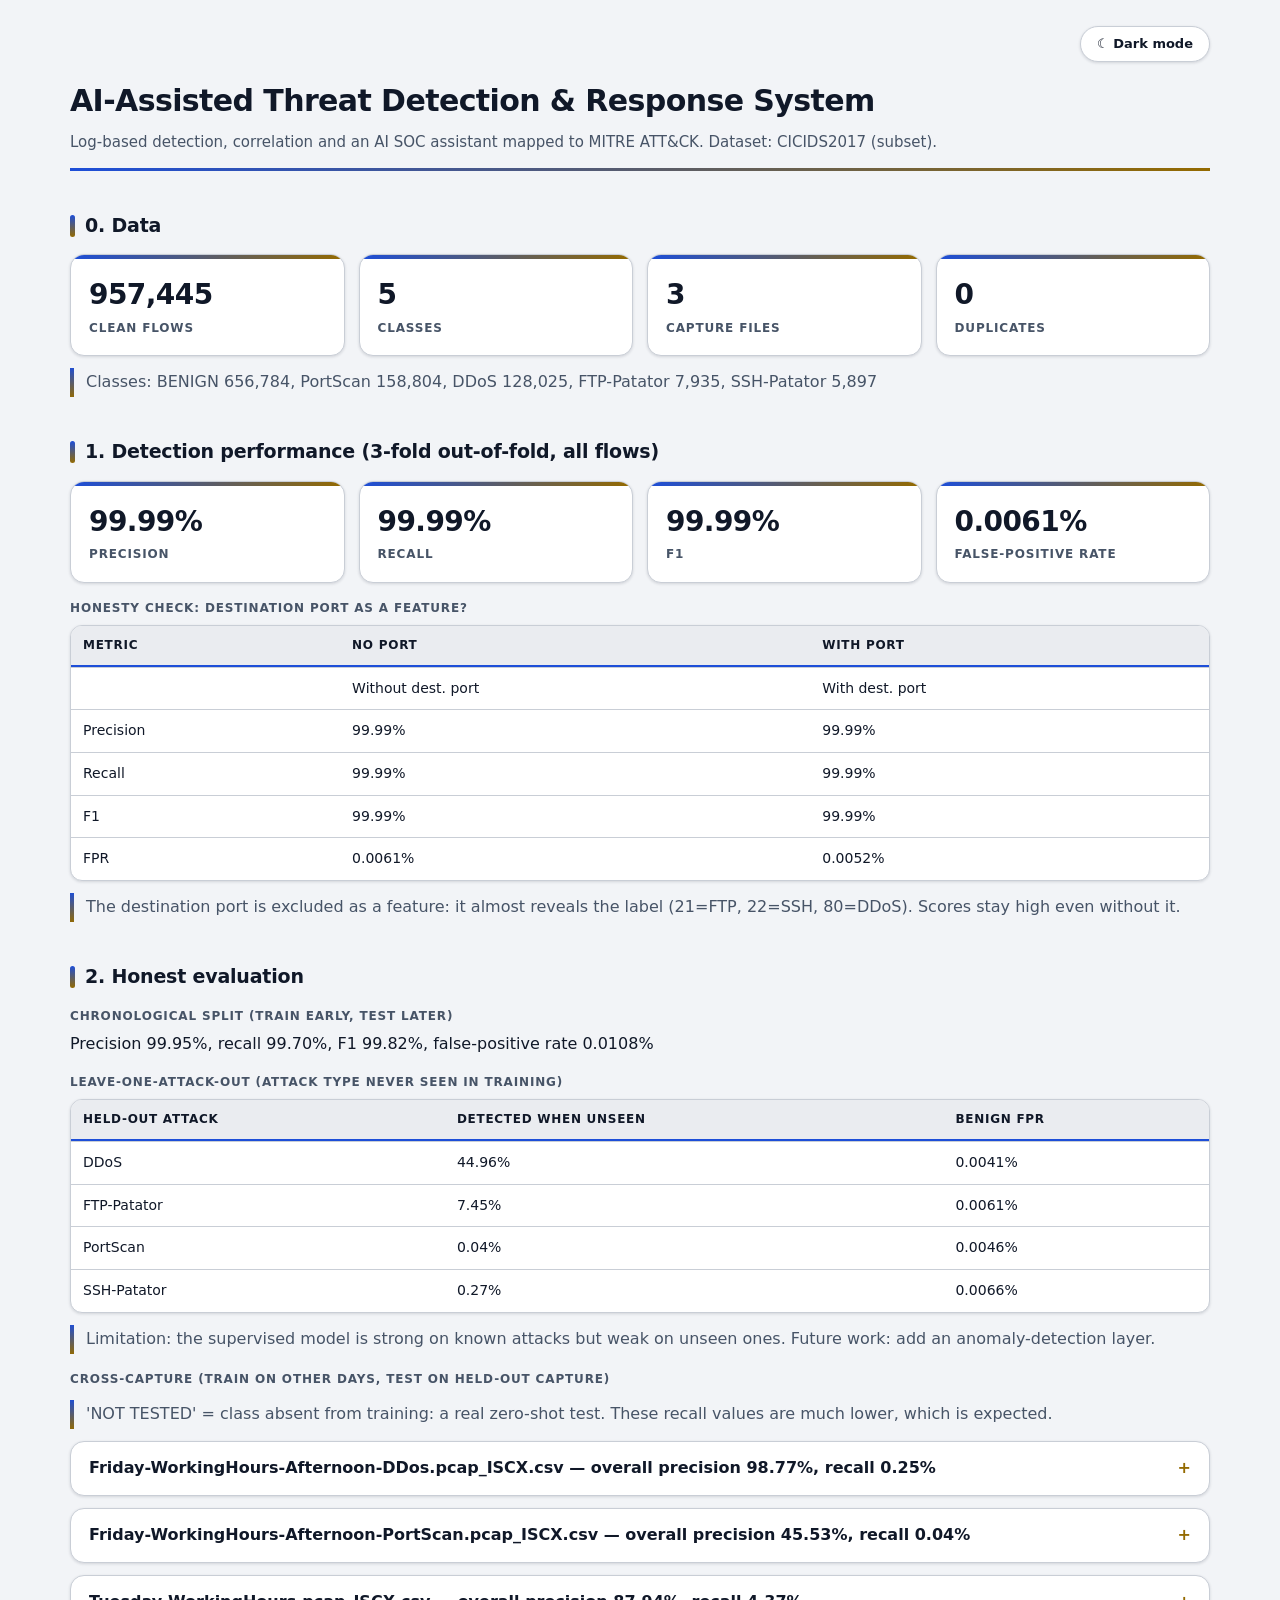
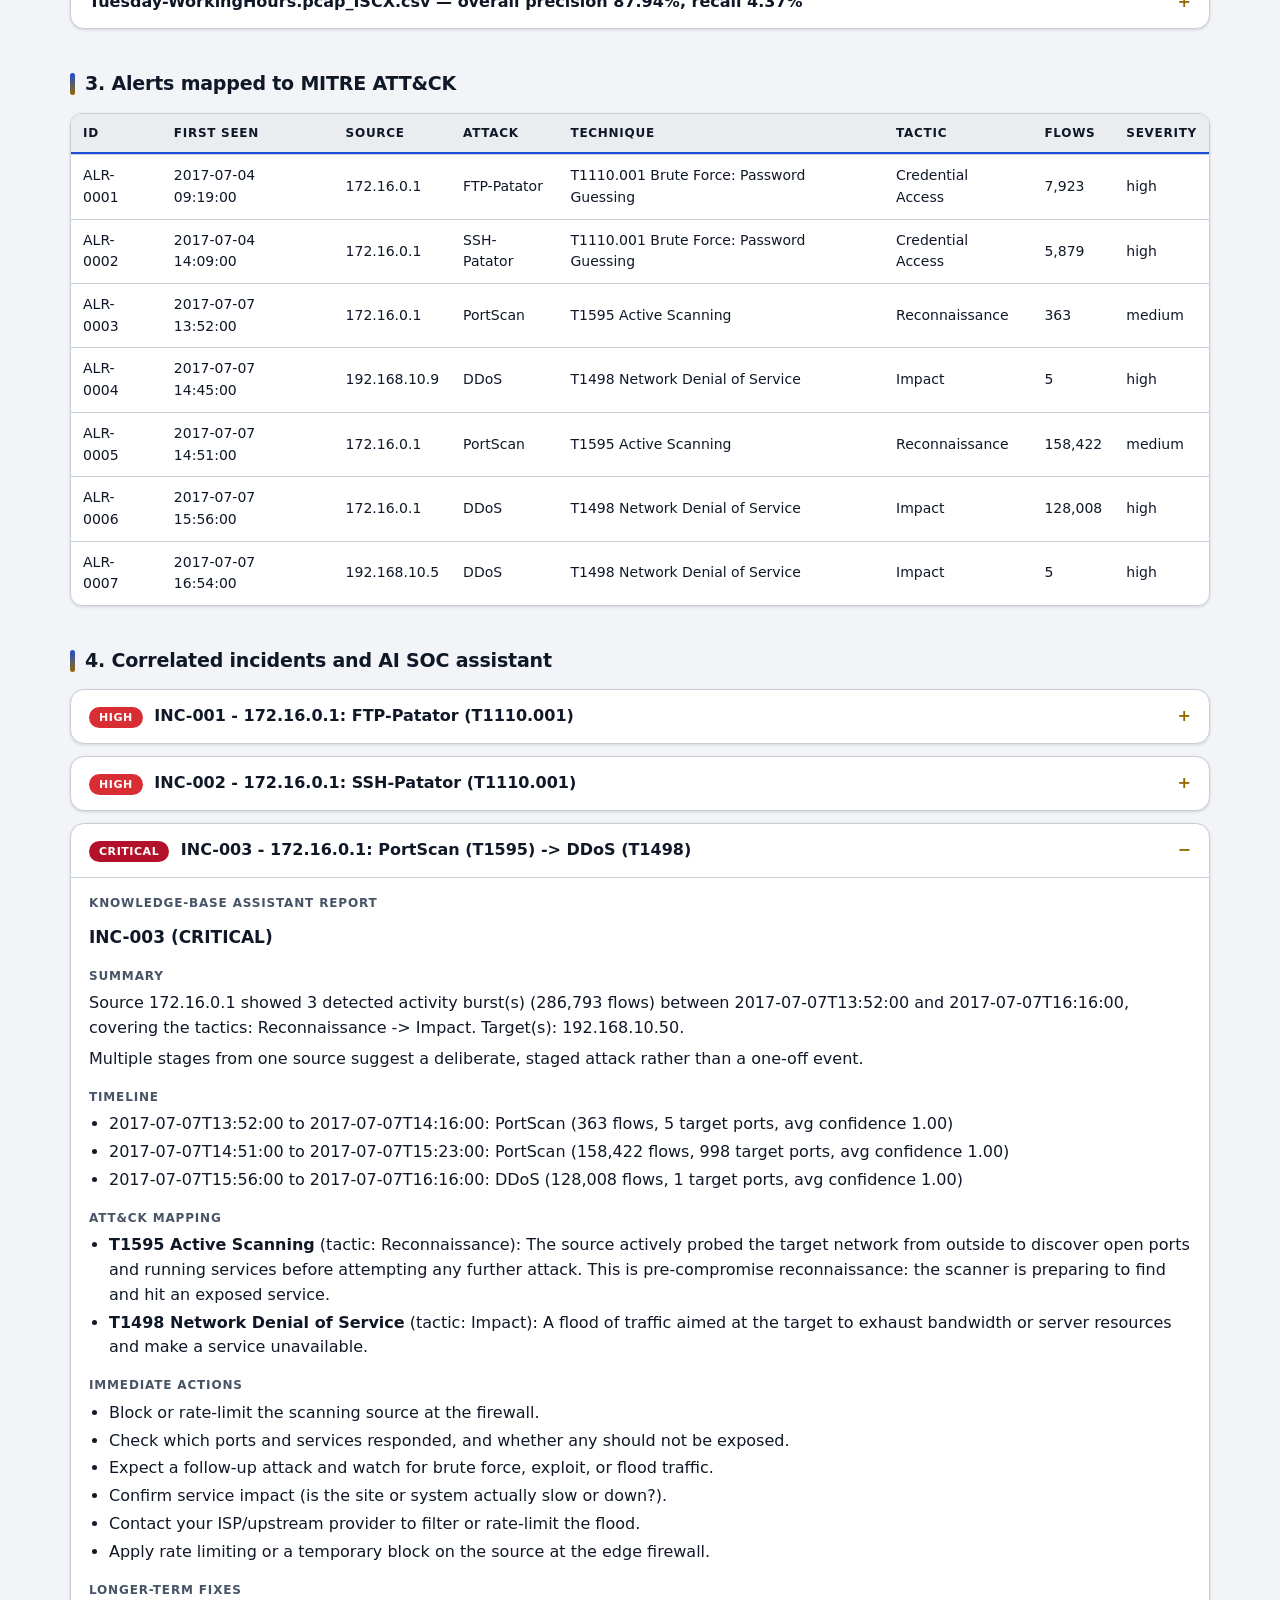
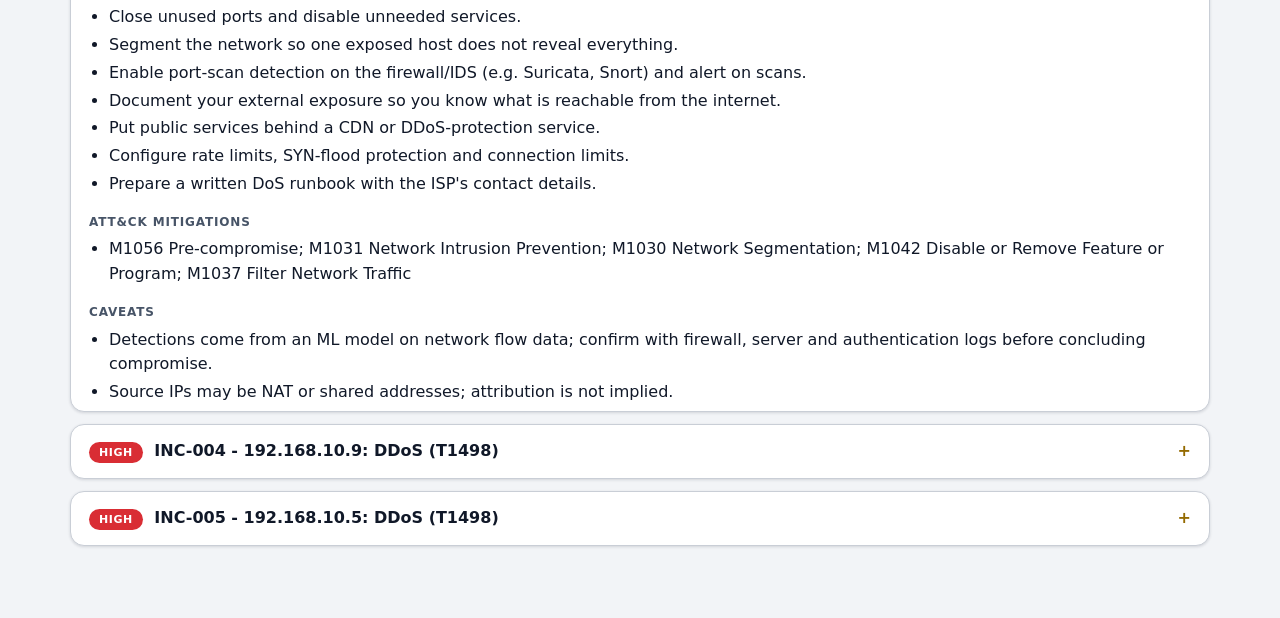
==== commit 64f486e9: "Rerun patched pipeline: data check, step2 folds, step3 alerts, step5 (cross-capture + with-port), st" ====
--- a/outputs/demo.html
+++ b/outputs/demo.html
@@ -47,12 +47,12 @@
 <div class="topbar"><button id="btnMode">Mode</button></div>
 <div class="hero"><h1>AI-Assisted Threat Detection &amp; Response System</h1>
 <p class="sub">Log-based detection, correlation and an AI SOC assistant mapped to MITRE ATT&amp;CK. Dataset: CICIDS2017 (subset).</p></div>
-<h2>1. Detection performance (baseline, random split)</h2><div class='cards'><div class='card'><b>99.99%</b>precision</div><div class='card'><b>99.99%</b>recall</div><div class='card'><b>99.99%</b>F1</div><div class='card'><b>0.0036%</b>false-positive rate</div></div><h2>2. Honest evaluation</h2><h4>Chronological split (train early, test later)</h4><p>Precision 99.94%, recall 99.74%, F1 99.84%, false-positive rate 0.0123%</p><h4>Leave-one-attack-out (attack type never seen in training)</h4><table><tr><th>Held-out attack</th><th>Detected when unseen</th><th>Benign FPR</th></tr><tr><td>DDoS</td><td>32.30%</td><td>0.0025%</td></tr><tr><td>FTP-Patator</td><td>34.10%</td><td>0.0015%</td></tr><tr><td>PortScan</td><td>0.36%</td><td>0.0030%</td></tr><tr><td>SSH-Patator</td><td>0.27%</td><td>0.0015%</td></tr></table><p class='note'>Limitation: the supervised model is strong on known attacks but weak on unseen ones. Future work: add an anomaly-detection layer.</p><h2>3. Alerts mapped to MITRE ATT&amp;CK</h2><table><tr><th>ID</th><th>First seen</th><th>Source</th><th>Attack</th><th>Technique</th><th>Tactic</th><th>Flows</th><th>Severity</th></tr><tr><td>ALR-0001</td><td>2017-07-04 09:17:00</td><td>172.16.0.1</td><td>FTP-Patator</td><td>T1110.001 Brute Force: Password Guessing</td><td>Credential Access</td><td>2,376</td><td>high</td></tr><tr><td>ALR-0002</td><td>2017-07-04 14:09:00</td><td>172.16.0.1</td><td>SSH-Patator</td><td>T1110.001 Brute Force: Password Guessing</td><td>Credential Access</td><td>1,767</td><td>high</td></tr><tr><td>ALR-0003</td><td>2017-07-07 13:55:00</td><td>172.16.0.1</td><td>PortScan</td><td>T1595 Active Scanning</td><td>Reconnaissance</td><td>109</td><td>medium</td></tr><tr><td>ALR-0004</td><td>2017-07-07 14:51:00</td><td>172.16.0.1</td><td>PortScan</td><td>T1595 Active Scanning</td><td>Reconnaissance</td><td>47,526</td><td>medium</td></tr><tr><td>ALR-0005</td><td>2017-07-07 15:56:00</td><td>172.16.0.1</td><td>DDoS</td><td>T1498 Network Denial of Service</td><td>Impact</td><td>38,398</td><td>high</td></tr></table><h2>4. Correlated incidents and AI SOC assistant</h2><details ><summary><span class='sev high'>HIGH</span> INC-001 - 172.16.0.1: FTP-Patator (T1110.001)</summary><h4>Knowledge-base assistant report</h4><h3>INC-001  (HIGH)</h3>
-<h4>Summary</h4>
-<p>Source 172.16.0.1 showed 1 detected activity burst(s) (2,376 flows) between 2017-07-04T09:17:00 and 2017-07-04T10:20:00, covering the tactics: Credential Access. Target(s): 192.168.10.50.</p>
-<h4>Timeline</h4>
-<ul>
-<li>2017-07-04T09:17:00 to 2017-07-04T10:20:00: FTP-Patator (2,376 flows, 1 target ports, avg confidence 1.00)</li>
+<h2>0. Data</h2><div class='cards'><div class='card'><b>957,445</b>clean flows</div><div class='card'><b>5</b>classes</div><div class='card'><b>3</b>capture files</div><div class='card'><b>0</b>duplicates</div></div><p class='note'>Classes: BENIGN 656,784, PortScan 158,804, DDoS 128,025, FTP-Patator 7,935, SSH-Patator 5,897</p><h2>1. Detection performance (3-fold out-of-fold, all flows)</h2><div class='cards'><div class='card'><b>99.99%</b>precision</div><div class='card'><b>99.99%</b>recall</div><div class='card'><b>99.99%</b>F1</div><div class='card'><b>0.0061%</b>false-positive rate</div></div><h4>Honesty check: destination port as a feature?</h4><table><tr><th>Metric</th><th>No port</th><th>With port</th></tr><tr><td></td><td>Without dest. port</td><td>With dest. port</td></tr><tr><td>Precision</td><td>99.99%</td><td>99.99%</td></tr><tr><td>Recall</td><td>99.99%</td><td>99.99%</td></tr><tr><td>F1</td><td>99.99%</td><td>99.99%</td></tr><tr><td>FPR</td><td>0.0061%</td><td>0.0052%</td></tr></table><p class='note'>The destination port is excluded as a feature: it almost reveals the label (21=FTP, 22=SSH, 80=DDoS). Scores stay high even without it.</p><h2>2. Honest evaluation</h2><h4>Chronological split (train early, test later)</h4><p>Precision 99.95%, recall 99.70%, F1 99.82%, false-positive rate 0.0108%</p><h4>Leave-one-attack-out (attack type never seen in training)</h4><table><tr><th>Held-out attack</th><th>Detected when unseen</th><th>Benign FPR</th></tr><tr><td>DDoS</td><td>44.96%</td><td>0.0041%</td></tr><tr><td>FTP-Patator</td><td>7.45%</td><td>0.0061%</td></tr><tr><td>PortScan</td><td>0.04%</td><td>0.0046%</td></tr><tr><td>SSH-Patator</td><td>0.27%</td><td>0.0066%</td></tr></table><p class='note'>Limitation: the supervised model is strong on known attacks but weak on unseen ones. Future work: add an anomaly-detection layer.</p><h4>Cross-capture (train on other days, test on held-out capture)</h4><p class='note'>'NOT TESTED' = class absent from training: a real zero-shot test. These recall values are much lower, which is expected.</p><details><summary><b>Friday-WorkingHours-Afternoon-DDos.pcap_ISCX.csv</b> — overall precision 98.77%, recall 0.25%</summary><table><tr><th>Class</th><th>Recall</th><th>In training?</th></tr><tr><td>DDoS</td><td>0.25%</td><td>NOT TESTED</td></tr></table></details><details><summary><b>Friday-WorkingHours-Afternoon-PortScan.pcap_ISCX.csv</b> — overall precision 45.53%, recall 0.04%</summary><table><tr><th>Class</th><th>Recall</th><th>In training?</th></tr><tr><td>PortScan</td><td>0.04%</td><td>NOT TESTED</td></tr></table></details><details><summary><b>Tuesday-WorkingHours.pcap_ISCX.csv</b> — overall precision 87.94%, recall 4.37%</summary><table><tr><th>Class</th><th>Recall</th><th>In training?</th></tr><tr><td>FTP-Patator</td><td>7.41%</td><td>NOT TESTED</td></tr><tr><td>SSH-Patator</td><td>0.29%</td><td>NOT TESTED</td></tr></table></details><h2>3. Alerts mapped to MITRE ATT&amp;CK</h2><table><tr><th>ID</th><th>First seen</th><th>Source</th><th>Attack</th><th>Technique</th><th>Tactic</th><th>Flows</th><th>Severity</th></tr><tr><td>ALR-0001</td><td>2017-07-04 09:19:00</td><td>172.16.0.1</td><td>FTP-Patator</td><td>T1110.001 Brute Force: Password Guessing</td><td>Credential Access</td><td>7,923</td><td>high</td></tr><tr><td>ALR-0002</td><td>2017-07-04 14:09:00</td><td>172.16.0.1</td><td>SSH-Patator</td><td>T1110.001 Brute Force: Password Guessing</td><td>Credential Access</td><td>5,879</td><td>high</td></tr><tr><td>ALR-0003</td><td>2017-07-07 13:52:00</td><td>172.16.0.1</td><td>PortScan</td><td>T1595 Active Scanning</td><td>Reconnaissance</td><td>363</td><td>medium</td></tr><tr><td>ALR-0004</td><td>2017-07-07 14:45:00</td><td>192.168.10.9</td><td>DDoS</td><td>T1498 Network Denial of Service</td><td>Impact</td><td>5</td><td>high</td></tr><tr><td>ALR-0005</td><td>2017-07-07 14:51:00</td><td>172.16.0.1</td><td>PortScan</td><td>T1595 Active Scanning</td><td>Reconnaissance</td><td>158,422</td><td>medium</td></tr><tr><td>ALR-0006</td><td>2017-07-07 15:56:00</td><td>172.16.0.1</td><td>DDoS</td><td>T1498 Network Denial of Service</td><td>Impact</td><td>128,008</td><td>high</td></tr><tr><td>ALR-0007</td><td>2017-07-07 16:54:00</td><td>192.168.10.5</td><td>DDoS</td><td>T1498 Network Denial of Service</td><td>Impact</td><td>5</td><td>high</td></tr></table><h2>4. Correlated incidents and AI SOC assistant</h2><details ><summary><span class='sev high'>HIGH</span> INC-001 - 172.16.0.1: FTP-Patator (T1110.001)</summary><h4>Knowledge-base assistant report</h4><h3>INC-001  (HIGH)</h3>
+<h4>Summary</h4>
+<p>Source 172.16.0.1 showed 1 detected activity burst(s) (7,923 flows) between 2017-07-04T09:19:00 and 2017-07-04T10:20:00, covering the tactics: Credential Access. Target(s): 192.168.10.50.</p>
+<h4>Timeline</h4>
+<ul>
+<li>2017-07-04T09:19:00 to 2017-07-04T10:20:00: FTP-Patator (7,923 flows, 1 target ports, avg confidence 1.00)</li>
 </ul>
 <h4>ATT&amp;CK mapping</h4>
 <ul>
@@ -79,10 +79,10 @@
 <li>Source IPs may be NAT or shared addresses; attribution is not implied.</li>
 </ul></details><details ><summary><span class='sev high'>HIGH</span> INC-002 - 172.16.0.1: SSH-Patator (T1110.001)</summary><h4>Knowledge-base assistant report</h4><h3>INC-002  (HIGH)</h3>
 <h4>Summary</h4>
-<p>Source 172.16.0.1 showed 1 detected activity burst(s) (1,767 flows) between 2017-07-04T14:09:00 and 2017-07-04T15:11:00, covering the tactics: Credential Access. Target(s): 192.168.10.50.</p>
-<h4>Timeline</h4>
-<ul>
-<li>2017-07-04T14:09:00 to 2017-07-04T15:11:00: SSH-Patator (1,767 flows, 1 target ports, avg confidence 1.00)</li>
+<p>Source 172.16.0.1 showed 1 detected activity burst(s) (5,879 flows) between 2017-07-04T14:09:00 and 2017-07-04T15:11:00, covering the tactics: Credential Access. Target(s): 192.168.10.50.</p>
+<h4>Timeline</h4>
+<ul>
+<li>2017-07-04T14:09:00 to 2017-07-04T15:11:00: SSH-Patator (5,879 flows, 1 target ports, avg confidence 1.00)</li>
 </ul>
 <h4>ATT&amp;CK mapping</h4>
 <ul>
@@ -109,13 +109,13 @@
 <li>Source IPs may be NAT or shared addresses; attribution is not implied.</li>
 </ul></details><details open><summary><span class='sev critical'>CRITICAL</span> INC-003 - 172.16.0.1: PortScan (T1595) -&gt; DDoS (T1498)</summary><h4>Knowledge-base assistant report</h4><h3>INC-003  (CRITICAL)</h3>
 <h4>Summary</h4>
-<p>Source 172.16.0.1 showed 3 detected activity burst(s) (86,033 flows) between 2017-07-07T13:55:00 and 2017-07-07T16:16:00, covering the tactics: Reconnaissance -&gt; Impact. Target(s): 192.168.10.50.</p>
+<p>Source 172.16.0.1 showed 3 detected activity burst(s) (286,793 flows) between 2017-07-07T13:52:00 and 2017-07-07T16:16:00, covering the tactics: Reconnaissance -&gt; Impact. Target(s): 192.168.10.50.</p>
 <p>Multiple stages from one source suggest a deliberate, staged attack rather than a one-off event.</p>
 <h4>Timeline</h4>
 <ul>
-<li>2017-07-07T13:55:00 to 2017-07-07T14:16:00: PortScan (109 flows, 5 target ports, avg confidence 1.00)</li>
-<li>2017-07-07T14:51:00 to 2017-07-07T15:23:00: PortScan (47,526 flows, 999 target ports, avg confidence 1.00)</li>
-<li>2017-07-07T15:56:00 to 2017-07-07T16:16:00: DDoS (38,398 flows, 1 target ports, avg confidence 1.00)</li>
+<li>2017-07-07T13:52:00 to 2017-07-07T14:16:00: PortScan (363 flows, 5 target ports, avg confidence 1.00)</li>
+<li>2017-07-07T14:51:00 to 2017-07-07T15:23:00: PortScan (158,422 flows, 998 target ports, avg confidence 1.00)</li>
+<li>2017-07-07T15:56:00 to 2017-07-07T16:16:00: DDoS (128,008 flows, 1 target ports, avg confidence 1.00)</li>
 </ul>
 <h4>ATT&amp;CK mapping</h4>
 <ul>
@@ -144,6 +144,68 @@
 <h4>ATT&amp;CK mitigations</h4>
 <ul>
 <li>M1056 Pre-compromise; M1031 Network Intrusion Prevention; M1030 Network Segmentation; M1042 Disable or Remove Feature or Program; M1037 Filter Network Traffic</li>
+</ul>
+<h4>Caveats</h4>
+<ul>
+<li>Detections come from an ML model on network flow data; confirm with firewall, server and authentication logs before concluding compromise.</li>
+<li>Source IPs may be NAT or shared addresses; attribution is not implied.</li>
+</ul></details><details ><summary><span class='sev high'>HIGH</span> INC-004 - 192.168.10.9: DDoS (T1498)</summary><h4>Knowledge-base assistant report</h4><h3>INC-004  (HIGH)</h3>
+<h4>Summary</h4>
+<p>Source 192.168.10.9 showed 1 detected activity burst(s) (5 flows) between 2017-07-07T14:45:00 and 2017-07-07T14:46:00, covering the tactics: Impact. Target(s): 39.130.133.34.</p>
+<h4>Timeline</h4>
+<ul>
+<li>2017-07-07T14:45:00 to 2017-07-07T14:46:00: DDoS (5 flows, 1 target ports, avg confidence 0.99)</li>
+</ul>
+<h4>ATT&amp;CK mapping</h4>
+<ul>
+<li><b>T1498 Network Denial of Service</b> (tactic: Impact): A flood of traffic aimed at the target to exhaust bandwidth or server resources and make a service unavailable.</li>
+</ul>
+<h4>Immediate actions</h4>
+<ul>
+<li>Confirm service impact (is the site or system actually slow or down?).</li>
+<li>Contact your ISP/upstream provider to filter or rate-limit the flood.</li>
+<li>Apply rate limiting or a temporary block on the source at the edge firewall.</li>
+</ul>
+<h4>Longer-term fixes</h4>
+<ul>
+<li>Put public services behind a CDN or DDoS-protection service.</li>
+<li>Configure rate limits, SYN-flood protection and connection limits.</li>
+<li>Prepare a written DoS runbook with the ISP&#x27;s contact details.</li>
+</ul>
+<h4>ATT&amp;CK mitigations</h4>
+<ul>
+<li>M1037 Filter Network Traffic</li>
+</ul>
+<h4>Caveats</h4>
+<ul>
+<li>Detections come from an ML model on network flow data; confirm with firewall, server and authentication logs before concluding compromise.</li>
+<li>Source IPs may be NAT or shared addresses; attribution is not implied.</li>
+</ul></details><details ><summary><span class='sev high'>HIGH</span> INC-005 - 192.168.10.5: DDoS (T1498)</summary><h4>Knowledge-base assistant report</h4><h3>INC-005  (HIGH)</h3>
+<h4>Summary</h4>
+<p>Source 192.168.10.5 showed 1 detected activity burst(s) (5 flows) between 2017-07-07T16:54:00 and 2017-07-07T16:55:00, covering the tactics: Impact. Target(s): 122.225.115.212.</p>
+<h4>Timeline</h4>
+<ul>
+<li>2017-07-07T16:54:00 to 2017-07-07T16:55:00: DDoS (5 flows, 1 target ports, avg confidence 0.94)</li>
+</ul>
+<h4>ATT&amp;CK mapping</h4>
+<ul>
+<li><b>T1498 Network Denial of Service</b> (tactic: Impact): A flood of traffic aimed at the target to exhaust bandwidth or server resources and make a service unavailable.</li>
+</ul>
+<h4>Immediate actions</h4>
+<ul>
+<li>Confirm service impact (is the site or system actually slow or down?).</li>
+<li>Contact your ISP/upstream provider to filter or rate-limit the flood.</li>
+<li>Apply rate limiting or a temporary block on the source at the edge firewall.</li>
+</ul>
+<h4>Longer-term fixes</h4>
+<ul>
+<li>Put public services behind a CDN or DDoS-protection service.</li>
+<li>Configure rate limits, SYN-flood protection and connection limits.</li>
+<li>Prepare a written DoS runbook with the ISP&#x27;s contact details.</li>
+</ul>
+<h4>ATT&amp;CK mitigations</h4>
+<ul>
+<li>M1037 Filter Network Traffic</li>
 </ul>
 <h4>Caveats</h4>
 <ul>
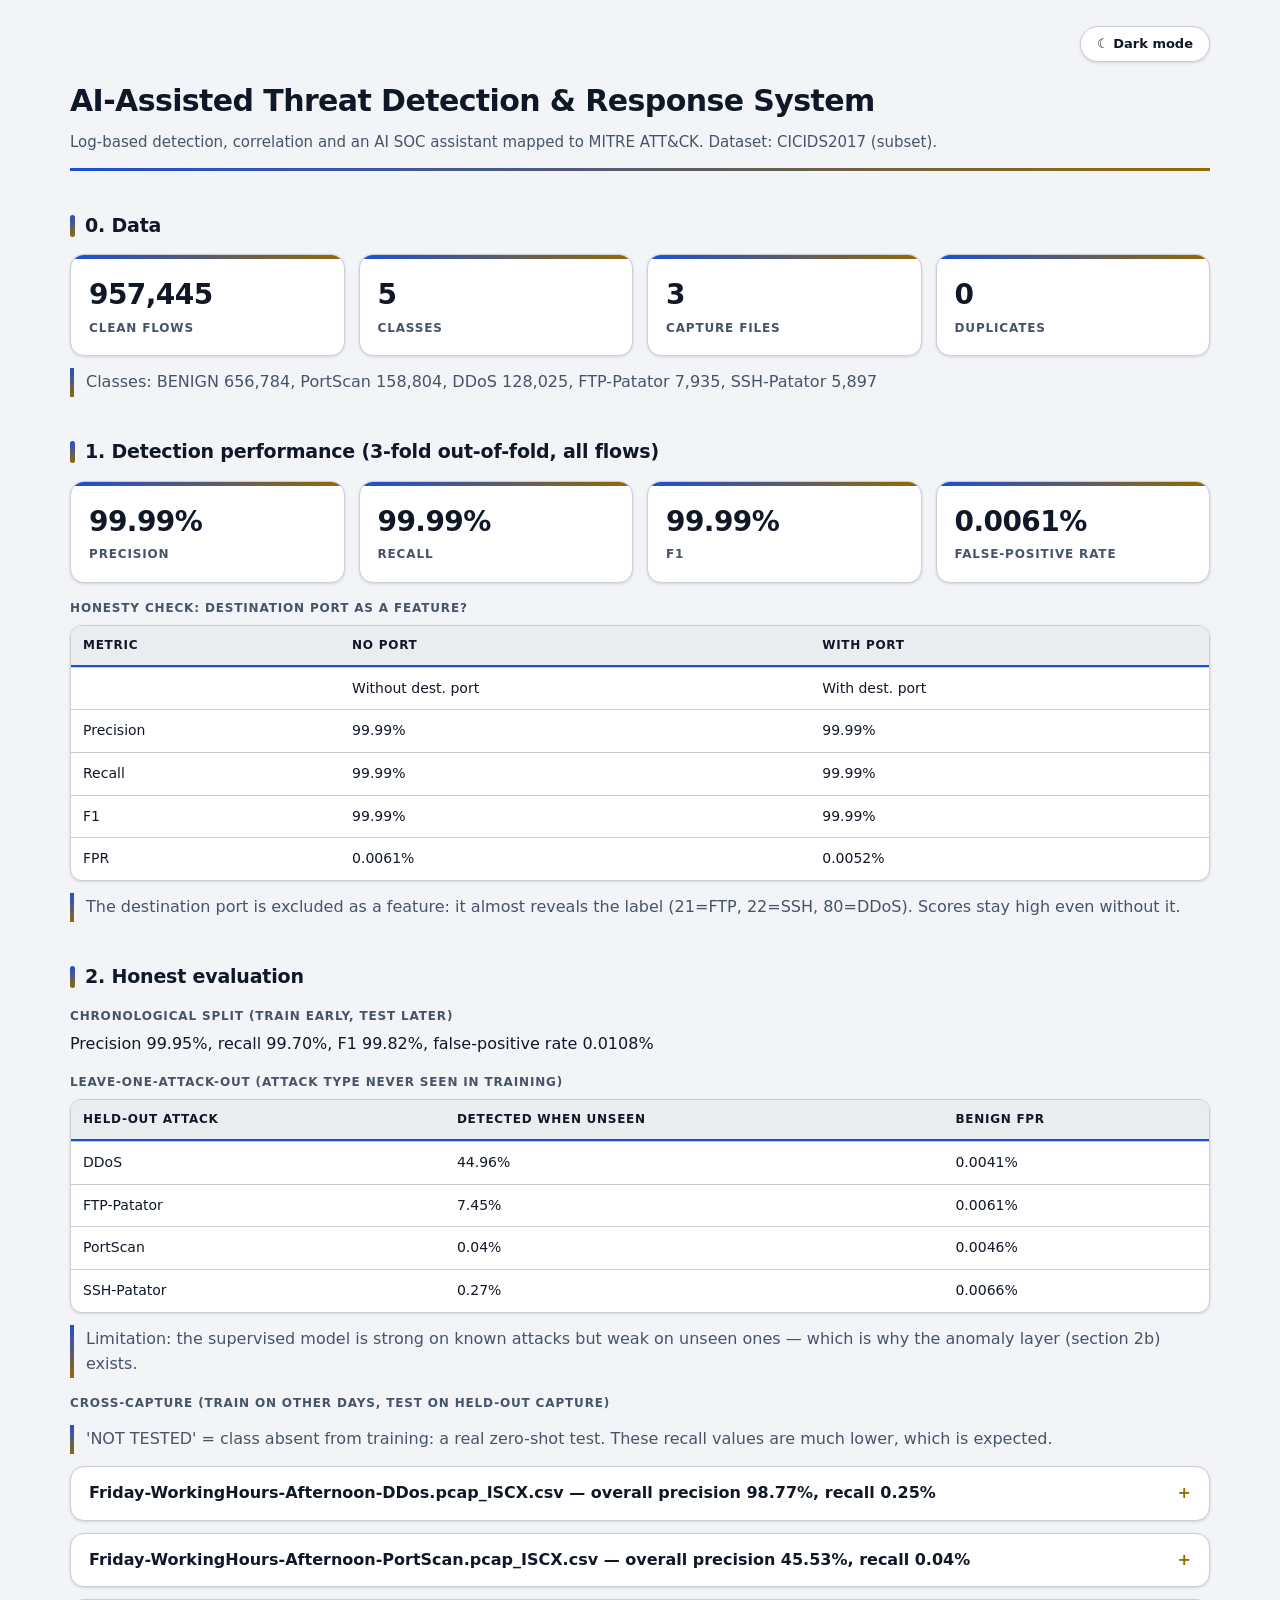
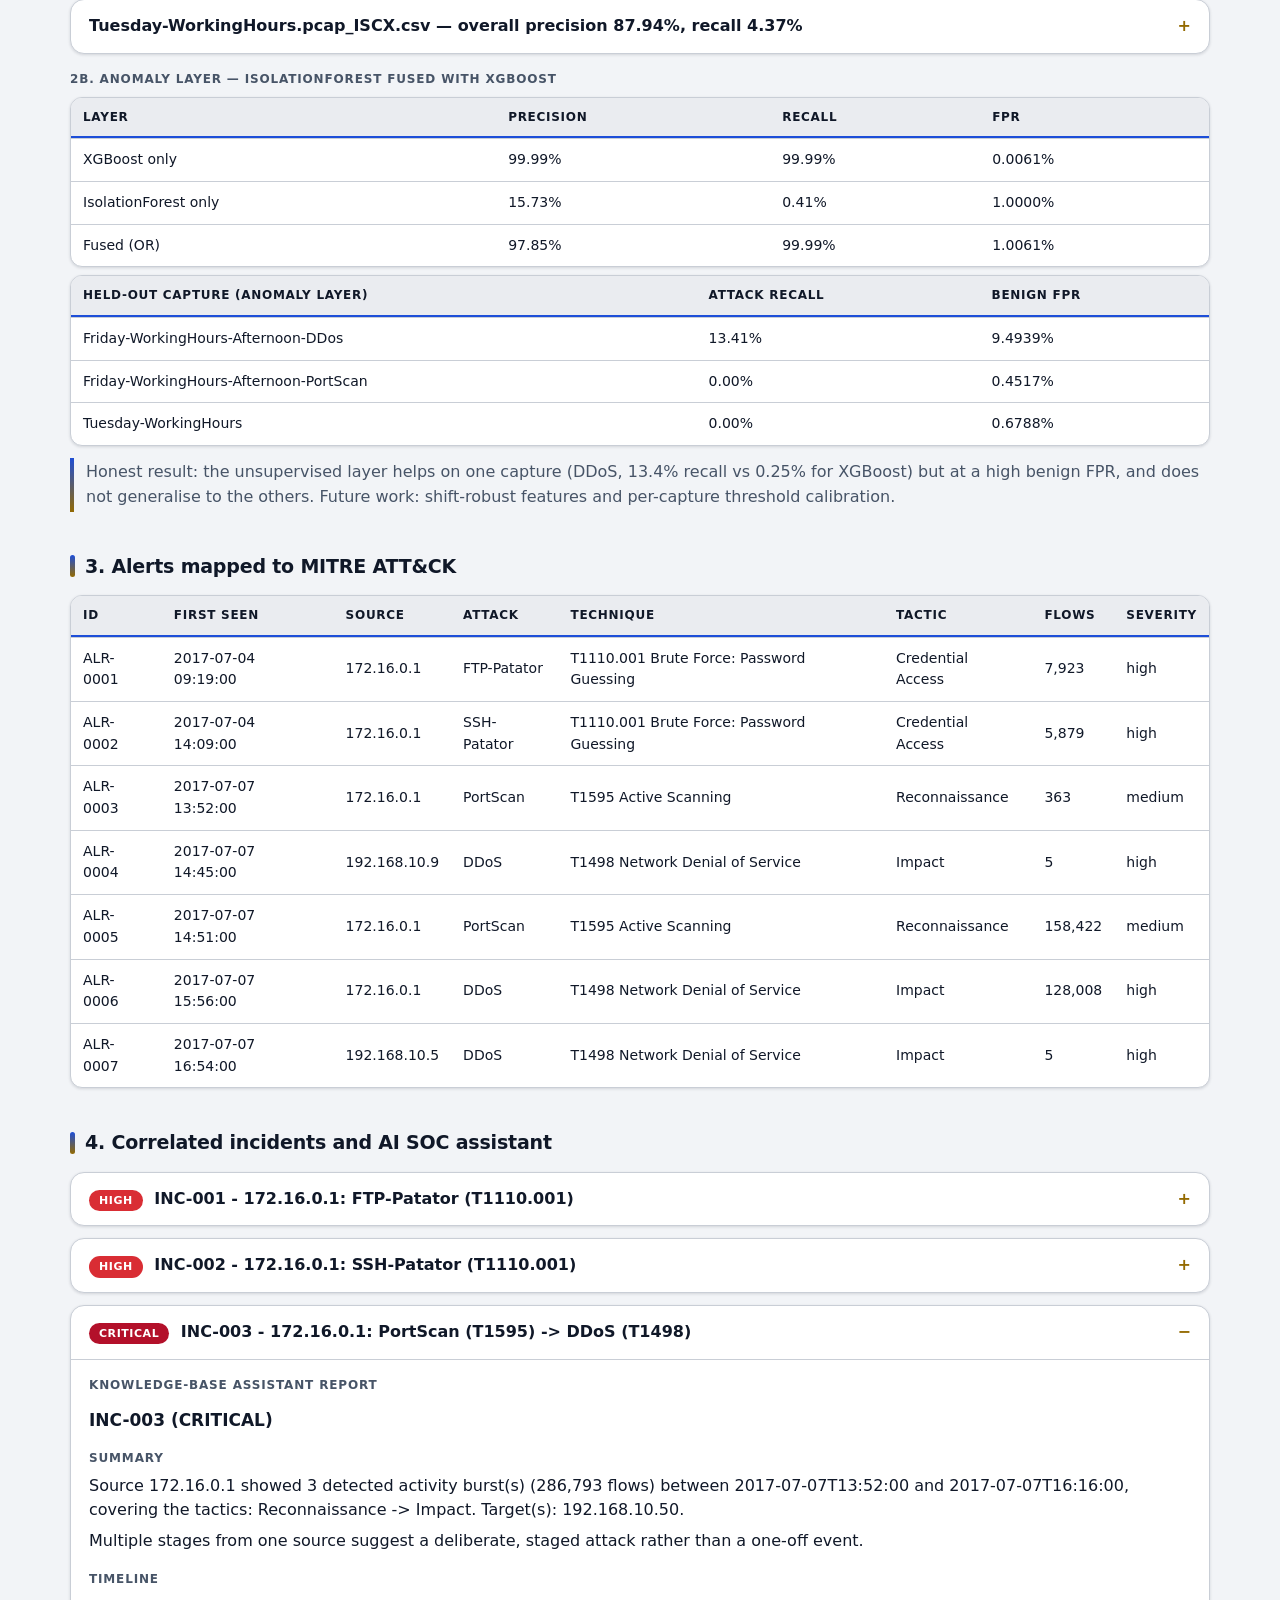
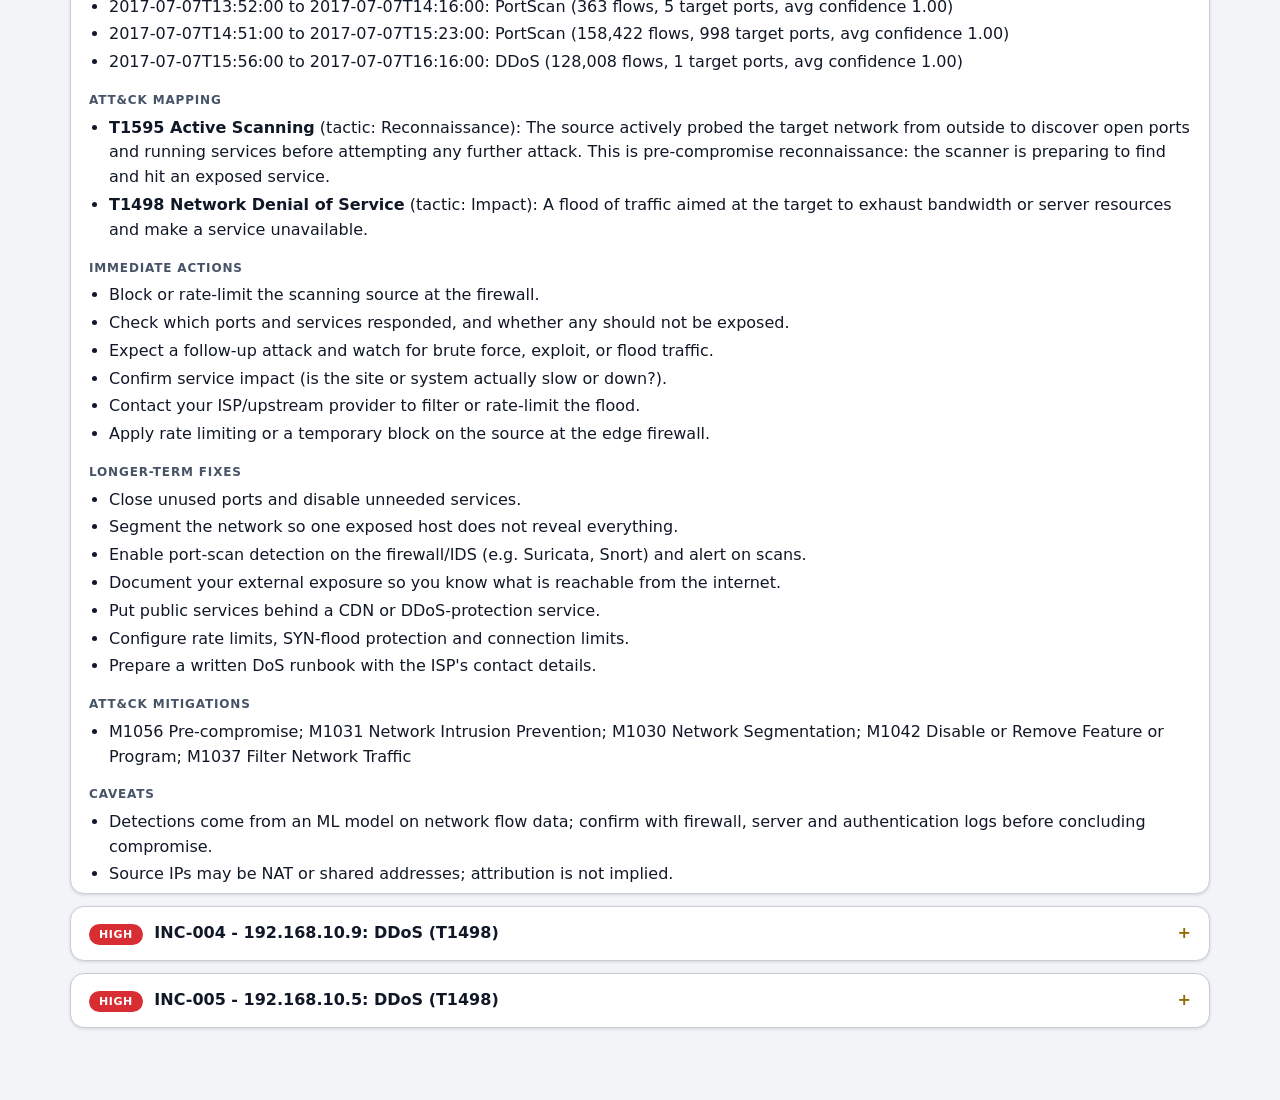
==== commit fb9cef63: "fix: audit findings — clobber guards, threshold leak, demo anomaly section, dead argparse - step7_an" ====
--- a/outputs/demo.html
+++ b/outputs/demo.html
@@ -47,7 +47,7 @@
 <div class="topbar"><button id="btnMode">Mode</button></div>
 <div class="hero"><h1>AI-Assisted Threat Detection &amp; Response System</h1>
 <p class="sub">Log-based detection, correlation and an AI SOC assistant mapped to MITRE ATT&amp;CK. Dataset: CICIDS2017 (subset).</p></div>
-<h2>0. Data</h2><div class='cards'><div class='card'><b>957,445</b>clean flows</div><div class='card'><b>5</b>classes</div><div class='card'><b>3</b>capture files</div><div class='card'><b>0</b>duplicates</div></div><p class='note'>Classes: BENIGN 656,784, PortScan 158,804, DDoS 128,025, FTP-Patator 7,935, SSH-Patator 5,897</p><h2>1. Detection performance (3-fold out-of-fold, all flows)</h2><div class='cards'><div class='card'><b>99.99%</b>precision</div><div class='card'><b>99.99%</b>recall</div><div class='card'><b>99.99%</b>F1</div><div class='card'><b>0.0061%</b>false-positive rate</div></div><h4>Honesty check: destination port as a feature?</h4><table><tr><th>Metric</th><th>No port</th><th>With port</th></tr><tr><td></td><td>Without dest. port</td><td>With dest. port</td></tr><tr><td>Precision</td><td>99.99%</td><td>99.99%</td></tr><tr><td>Recall</td><td>99.99%</td><td>99.99%</td></tr><tr><td>F1</td><td>99.99%</td><td>99.99%</td></tr><tr><td>FPR</td><td>0.0061%</td><td>0.0052%</td></tr></table><p class='note'>The destination port is excluded as a feature: it almost reveals the label (21=FTP, 22=SSH, 80=DDoS). Scores stay high even without it.</p><h2>2. Honest evaluation</h2><h4>Chronological split (train early, test later)</h4><p>Precision 99.95%, recall 99.70%, F1 99.82%, false-positive rate 0.0108%</p><h4>Leave-one-attack-out (attack type never seen in training)</h4><table><tr><th>Held-out attack</th><th>Detected when unseen</th><th>Benign FPR</th></tr><tr><td>DDoS</td><td>44.96%</td><td>0.0041%</td></tr><tr><td>FTP-Patator</td><td>7.45%</td><td>0.0061%</td></tr><tr><td>PortScan</td><td>0.04%</td><td>0.0046%</td></tr><tr><td>SSH-Patator</td><td>0.27%</td><td>0.0066%</td></tr></table><p class='note'>Limitation: the supervised model is strong on known attacks but weak on unseen ones. Future work: add an anomaly-detection layer.</p><h4>Cross-capture (train on other days, test on held-out capture)</h4><p class='note'>'NOT TESTED' = class absent from training: a real zero-shot test. These recall values are much lower, which is expected.</p><details><summary><b>Friday-WorkingHours-Afternoon-DDos.pcap_ISCX.csv</b> — overall precision 98.77%, recall 0.25%</summary><table><tr><th>Class</th><th>Recall</th><th>In training?</th></tr><tr><td>DDoS</td><td>0.25%</td><td>NOT TESTED</td></tr></table></details><details><summary><b>Friday-WorkingHours-Afternoon-PortScan.pcap_ISCX.csv</b> — overall precision 45.53%, recall 0.04%</summary><table><tr><th>Class</th><th>Recall</th><th>In training?</th></tr><tr><td>PortScan</td><td>0.04%</td><td>NOT TESTED</td></tr></table></details><details><summary><b>Tuesday-WorkingHours.pcap_ISCX.csv</b> — overall precision 87.94%, recall 4.37%</summary><table><tr><th>Class</th><th>Recall</th><th>In training?</th></tr><tr><td>FTP-Patator</td><td>7.41%</td><td>NOT TESTED</td></tr><tr><td>SSH-Patator</td><td>0.29%</td><td>NOT TESTED</td></tr></table></details><h2>3. Alerts mapped to MITRE ATT&amp;CK</h2><table><tr><th>ID</th><th>First seen</th><th>Source</th><th>Attack</th><th>Technique</th><th>Tactic</th><th>Flows</th><th>Severity</th></tr><tr><td>ALR-0001</td><td>2017-07-04 09:19:00</td><td>172.16.0.1</td><td>FTP-Patator</td><td>T1110.001 Brute Force: Password Guessing</td><td>Credential Access</td><td>7,923</td><td>high</td></tr><tr><td>ALR-0002</td><td>2017-07-04 14:09:00</td><td>172.16.0.1</td><td>SSH-Patator</td><td>T1110.001 Brute Force: Password Guessing</td><td>Credential Access</td><td>5,879</td><td>high</td></tr><tr><td>ALR-0003</td><td>2017-07-07 13:52:00</td><td>172.16.0.1</td><td>PortScan</td><td>T1595 Active Scanning</td><td>Reconnaissance</td><td>363</td><td>medium</td></tr><tr><td>ALR-0004</td><td>2017-07-07 14:45:00</td><td>192.168.10.9</td><td>DDoS</td><td>T1498 Network Denial of Service</td><td>Impact</td><td>5</td><td>high</td></tr><tr><td>ALR-0005</td><td>2017-07-07 14:51:00</td><td>172.16.0.1</td><td>PortScan</td><td>T1595 Active Scanning</td><td>Reconnaissance</td><td>158,422</td><td>medium</td></tr><tr><td>ALR-0006</td><td>2017-07-07 15:56:00</td><td>172.16.0.1</td><td>DDoS</td><td>T1498 Network Denial of Service</td><td>Impact</td><td>128,008</td><td>high</td></tr><tr><td>ALR-0007</td><td>2017-07-07 16:54:00</td><td>192.168.10.5</td><td>DDoS</td><td>T1498 Network Denial of Service</td><td>Impact</td><td>5</td><td>high</td></tr></table><h2>4. Correlated incidents and AI SOC assistant</h2><details ><summary><span class='sev high'>HIGH</span> INC-001 - 172.16.0.1: FTP-Patator (T1110.001)</summary><h4>Knowledge-base assistant report</h4><h3>INC-001  (HIGH)</h3>
+<h2>0. Data</h2><div class='cards'><div class='card'><b>957,445</b>clean flows</div><div class='card'><b>5</b>classes</div><div class='card'><b>3</b>capture files</div><div class='card'><b>0</b>duplicates</div></div><p class='note'>Classes: BENIGN 656,784, PortScan 158,804, DDoS 128,025, FTP-Patator 7,935, SSH-Patator 5,897</p><h2>1. Detection performance (3-fold out-of-fold, all flows)</h2><div class='cards'><div class='card'><b>99.99%</b>precision</div><div class='card'><b>99.99%</b>recall</div><div class='card'><b>99.99%</b>F1</div><div class='card'><b>0.0061%</b>false-positive rate</div></div><h4>Honesty check: destination port as a feature?</h4><table><tr><th>Metric</th><th>No port</th><th>With port</th></tr><tr><td></td><td>Without dest. port</td><td>With dest. port</td></tr><tr><td>Precision</td><td>99.99%</td><td>99.99%</td></tr><tr><td>Recall</td><td>99.99%</td><td>99.99%</td></tr><tr><td>F1</td><td>99.99%</td><td>99.99%</td></tr><tr><td>FPR</td><td>0.0061%</td><td>0.0052%</td></tr></table><p class='note'>The destination port is excluded as a feature: it almost reveals the label (21=FTP, 22=SSH, 80=DDoS). Scores stay high even without it.</p><h2>2. Honest evaluation</h2><h4>Chronological split (train early, test later)</h4><p>Precision 99.95%, recall 99.70%, F1 99.82%, false-positive rate 0.0108%</p><h4>Leave-one-attack-out (attack type never seen in training)</h4><table><tr><th>Held-out attack</th><th>Detected when unseen</th><th>Benign FPR</th></tr><tr><td>DDoS</td><td>44.96%</td><td>0.0041%</td></tr><tr><td>FTP-Patator</td><td>7.45%</td><td>0.0061%</td></tr><tr><td>PortScan</td><td>0.04%</td><td>0.0046%</td></tr><tr><td>SSH-Patator</td><td>0.27%</td><td>0.0066%</td></tr></table><p class='note'>Limitation: the supervised model is strong on known attacks but weak on unseen ones — which is why the anomaly layer (section 2b) exists.</p><h4>Cross-capture (train on other days, test on held-out capture)</h4><p class='note'>'NOT TESTED' = class absent from training: a real zero-shot test. These recall values are much lower, which is expected.</p><details><summary><b>Friday-WorkingHours-Afternoon-DDos.pcap_ISCX.csv</b> — overall precision 98.77%, recall 0.25%</summary><table><tr><th>Class</th><th>Recall</th><th>In training?</th></tr><tr><td>DDoS</td><td>0.25%</td><td>NOT TESTED</td></tr></table></details><details><summary><b>Friday-WorkingHours-Afternoon-PortScan.pcap_ISCX.csv</b> — overall precision 45.53%, recall 0.04%</summary><table><tr><th>Class</th><th>Recall</th><th>In training?</th></tr><tr><td>PortScan</td><td>0.04%</td><td>NOT TESTED</td></tr></table></details><details><summary><b>Tuesday-WorkingHours.pcap_ISCX.csv</b> — overall precision 87.94%, recall 4.37%</summary><table><tr><th>Class</th><th>Recall</th><th>In training?</th></tr><tr><td>FTP-Patator</td><td>7.41%</td><td>NOT TESTED</td></tr><tr><td>SSH-Patator</td><td>0.29%</td><td>NOT TESTED</td></tr></table></details><h4>2b. Anomaly layer — IsolationForest fused with XGBoost</h4><table><tr><th>Layer</th><th>Precision</th><th>Recall</th><th>FPR</th></tr><tr><td>XGBoost only</td><td>99.99%</td><td>99.99%</td><td>0.0061%</td></tr><tr><td>IsolationForest only</td><td>15.73%</td><td>0.41%</td><td>1.0000%</td></tr><tr><td>Fused (OR)</td><td>97.85%</td><td>99.99%</td><td>1.0061%</td></tr></table><table><tr><th>Held-out capture (anomaly layer)</th><th>Attack recall</th><th>Benign FPR</th></tr><tr><td>Friday-WorkingHours-Afternoon-DDos</td><td>13.41%</td><td>9.4939%</td></tr><tr><td>Friday-WorkingHours-Afternoon-PortScan</td><td>0.00%</td><td>0.4517%</td></tr><tr><td>Tuesday-WorkingHours</td><td>0.00%</td><td>0.6788%</td></tr></table><p class='note'>Honest result: the unsupervised layer helps on one capture (DDoS, 13.4% recall vs 0.25% for XGBoost) but at a high benign FPR, and does not generalise to the others. Future work: shift-robust features and per-capture threshold calibration.</p><h2>3. Alerts mapped to MITRE ATT&amp;CK</h2><table><tr><th>ID</th><th>First seen</th><th>Source</th><th>Attack</th><th>Technique</th><th>Tactic</th><th>Flows</th><th>Severity</th></tr><tr><td>ALR-0001</td><td>2017-07-04 09:19:00</td><td>172.16.0.1</td><td>FTP-Patator</td><td>T1110.001 Brute Force: Password Guessing</td><td>Credential Access</td><td>7,923</td><td>high</td></tr><tr><td>ALR-0002</td><td>2017-07-04 14:09:00</td><td>172.16.0.1</td><td>SSH-Patator</td><td>T1110.001 Brute Force: Password Guessing</td><td>Credential Access</td><td>5,879</td><td>high</td></tr><tr><td>ALR-0003</td><td>2017-07-07 13:52:00</td><td>172.16.0.1</td><td>PortScan</td><td>T1595 Active Scanning</td><td>Reconnaissance</td><td>363</td><td>medium</td></tr><tr><td>ALR-0004</td><td>2017-07-07 14:45:00</td><td>192.168.10.9</td><td>DDoS</td><td>T1498 Network Denial of Service</td><td>Impact</td><td>5</td><td>high</td></tr><tr><td>ALR-0005</td><td>2017-07-07 14:51:00</td><td>172.16.0.1</td><td>PortScan</td><td>T1595 Active Scanning</td><td>Reconnaissance</td><td>158,422</td><td>medium</td></tr><tr><td>ALR-0006</td><td>2017-07-07 15:56:00</td><td>172.16.0.1</td><td>DDoS</td><td>T1498 Network Denial of Service</td><td>Impact</td><td>128,008</td><td>high</td></tr><tr><td>ALR-0007</td><td>2017-07-07 16:54:00</td><td>192.168.10.5</td><td>DDoS</td><td>T1498 Network Denial of Service</td><td>Impact</td><td>5</td><td>high</td></tr></table><h2>4. Correlated incidents and AI SOC assistant</h2><details ><summary><span class='sev high'>HIGH</span> INC-001 - 172.16.0.1: FTP-Patator (T1110.001)</summary><h4>Knowledge-base assistant report</h4><h3>INC-001  (HIGH)</h3>
 <h4>Summary</h4>
 <p>Source 172.16.0.1 showed 1 detected activity burst(s) (7,923 flows) between 2017-07-04T09:19:00 and 2017-07-04T10:20:00, covering the tactics: Credential Access. Target(s): 192.168.10.50.</p>
 <h4>Timeline</h4>
